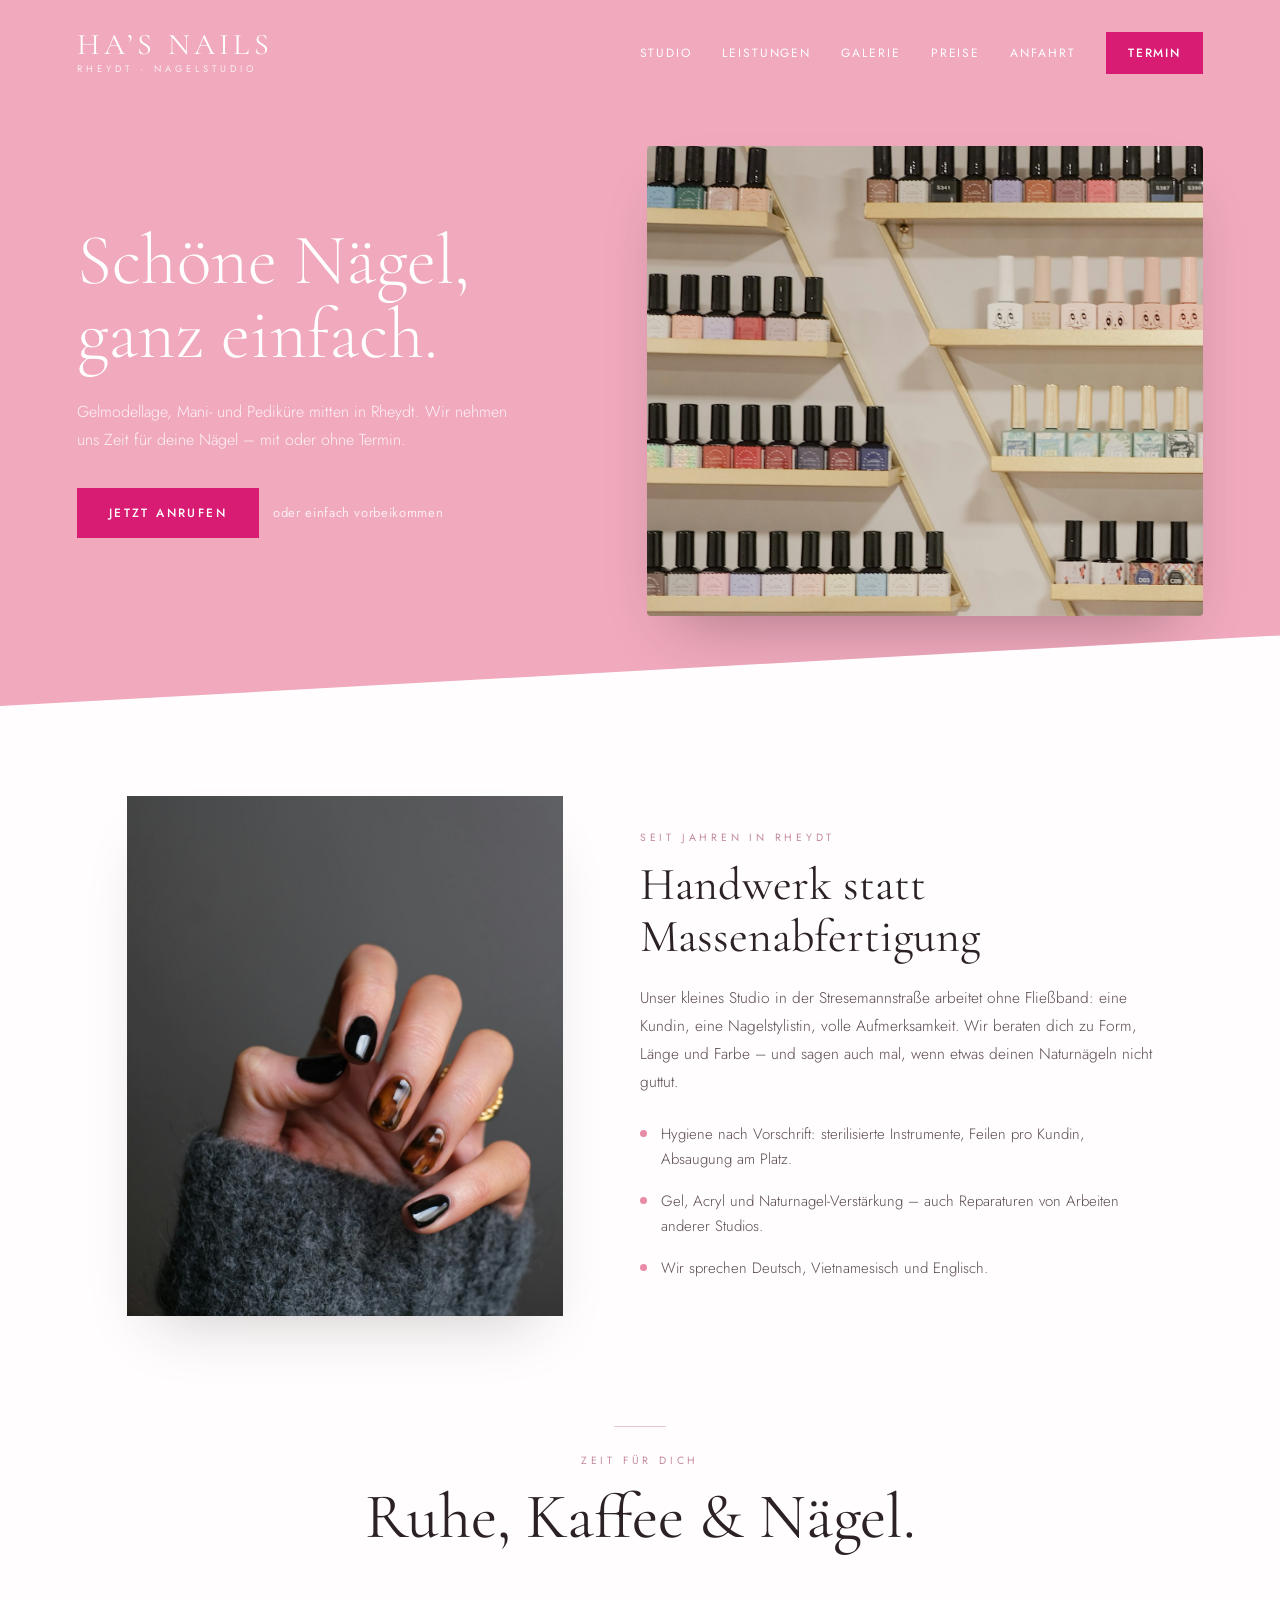
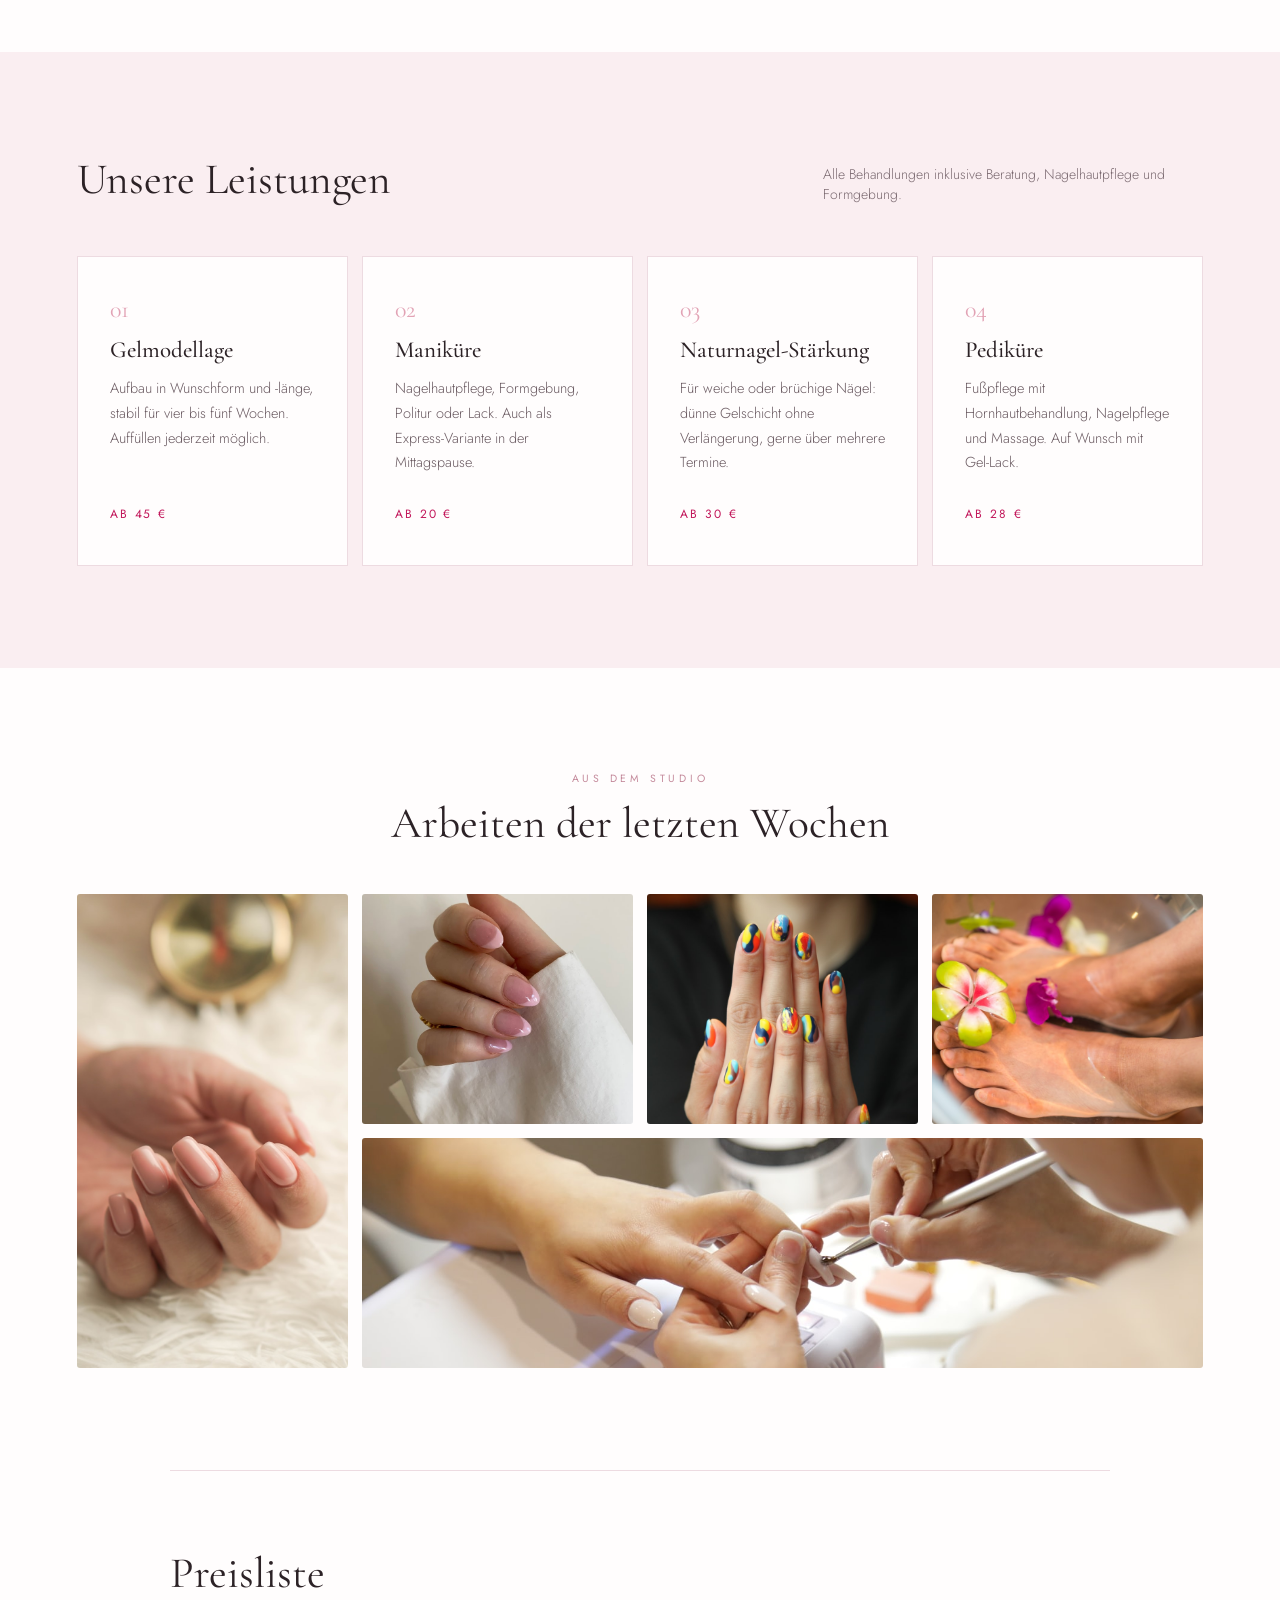
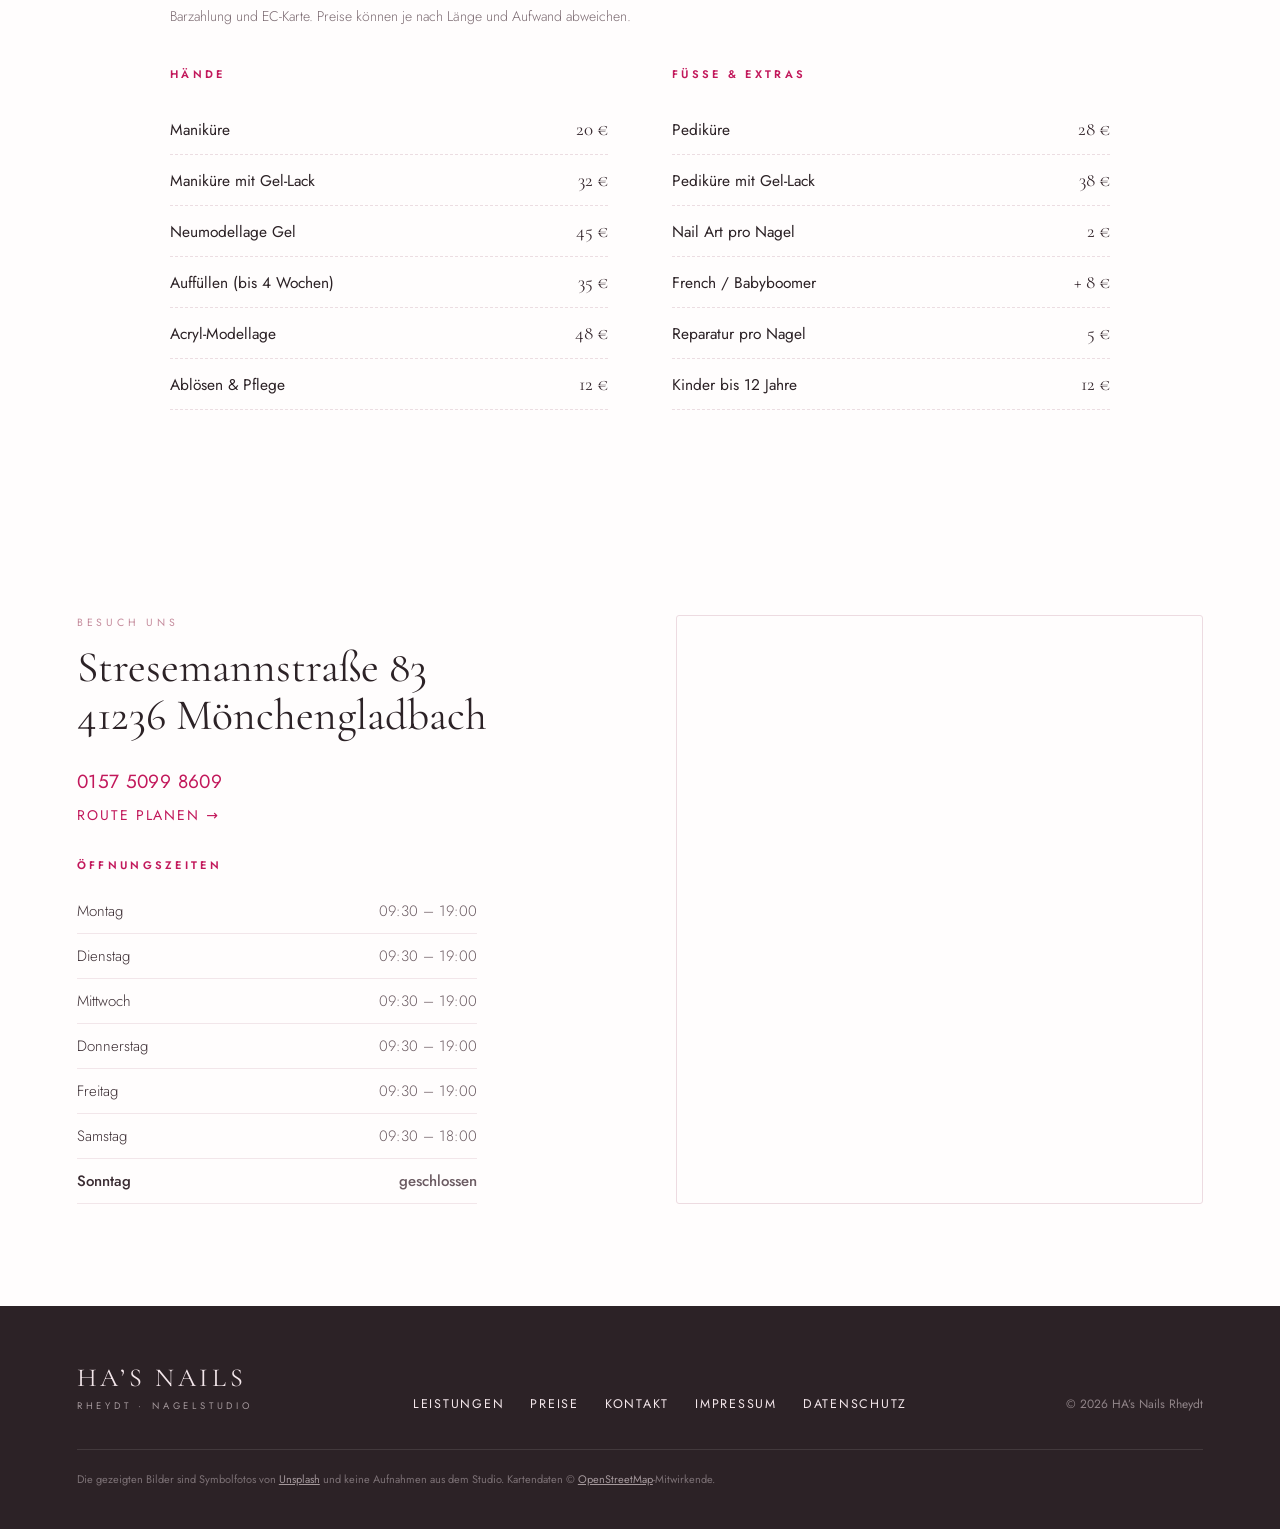
==== index.html @ 229a4b53 "Website für HA's Nails Rheydt aus Design-Entwurf umgesetzt Statische Umsetzung des Claude-Design-Ent" ====
<!DOCTYPE html>
<html lang="de">
<head>
<meta charset="utf-8">
<meta name="viewport" content="width=device-width, initial-scale=1">
<title>HA&rsquo;s Nails Rheydt &ndash; Nagelstudio in Mönchengladbach</title>
<meta name="description" content="Nagelstudio HA&rsquo;s Nails in Mönchengladbach-Rheydt: Gelmodellage, Maniküre, Pediküre und Naturnagel-Stärkung. Stresemannstraße 83, mit oder ohne Termin.">
<meta name="theme-color" content="#f0a9bd">
<link rel="canonical" href="https://36ilyas.github.io/hanails-rheydt/">

<meta property="og:type" content="website">
<meta property="og:locale" content="de_DE">
<meta property="og:site_name" content="HA&rsquo;s Nails Rheydt">
<meta property="og:title" content="HA&rsquo;s Nails Rheydt &ndash; Nagelstudio in Mönchengladbach">
<meta property="og:description" content="Gelmodellage, Mani- und Pediküre mitten in Rheydt. Stresemannstraße 83, 41236 Mönchengladbach.">
<meta property="og:url" content="https://36ilyas.github.io/hanails-rheydt/">
<meta property="og:image" content="https://36ilyas.github.io/hanails-rheydt/assets/img/hero-nagellack.jpg">
<meta name="twitter:card" content="summary_large_image">

<link rel="icon" href="assets/favicon.svg" type="image/svg+xml">
<link rel="preload" as="font" type="font/woff2" href="assets/fonts/co3bmX5slCNuHLi8bLeY9MK7whWMhyjYqXtK.woff2" crossorigin>
<link rel="preload" as="font" type="font/woff2" href="assets/fonts/92zatBhPNqw73oTd4g.woff2" crossorigin>
<link rel="stylesheet" href="assets/fonts/fonts.css">
<link rel="stylesheet" href="assets/css/style.css">

<script type="application/ld+json">
{
  "@context": "https://schema.org",
  "@type": "NailSalon",
  "name": "HA's Nails Rheydt",
  "description": "Nagelstudio in Mönchengladbach-Rheydt: Gelmodellage, Maniküre, Pediküre und Naturnagel-Stärkung.",
  "image": "https://36ilyas.github.io/hanails-rheydt/assets/img/hero-nagellack.jpg",
  "url": "https://36ilyas.github.io/hanails-rheydt/",
  "telephone": "+49 1575 0998609",
  "priceRange": "€€",
  "currenciesAccepted": "EUR",
  "paymentAccepted": "Bargeld, EC-Karte",
  "address": {
    "@type": "PostalAddress",
    "streetAddress": "Stresemannstraße 83",
    "postalCode": "41236",
    "addressLocality": "Mönchengladbach",
    "addressRegion": "NRW",
    "addressCountry": "DE"
  },
  "geo": { "@type": "GeoCoordinates", "latitude": 51.1665587, "longitude": 6.4467801 },
  "openingHoursSpecification": [
    { "@type": "OpeningHoursSpecification", "dayOfWeek": ["Monday","Tuesday","Wednesday","Thursday","Friday"], "opens": "09:30", "closes": "19:00" },
    { "@type": "OpeningHoursSpecification", "dayOfWeek": "Saturday", "opens": "09:30", "closes": "18:00" }
  ]
}
</script>
</head>
<body>

<!-- ============ HERO ============ -->
<section class="hero">
  <header class="topbar">
    <a class="brand" href="#top" aria-label="HA&rsquo;s Nails Rheydt, zur Startseite">
      <span class="brand__name">HA&rsquo;S NAILS</span>
      <span class="brand__sub">RHEYDT &middot; NAGELSTUDIO</span>
    </a>
    <button class="nav-toggle" id="navToggle" aria-expanded="false" aria-controls="mainNav">Menü</button>
    <nav class="nav" id="mainNav">
      <a href="#studio">Studio</a>
      <a href="#leistungen">Leistungen</a>
      <a href="#galerie">Galerie</a>
      <a href="#preise">Preise</a>
      <a href="#kontakt">Anfahrt</a>
      <a class="btn btn--sm" href="tel:+4915750998609">Termin</a>
    </nav>
  </header>

  <div class="hero__grid" id="top">
    <div class="hero__text">
      <h1>Schöne Nägel,<br>ganz einfach.</h1>
      <p>Gelmodellage, Mani- und Pediküre mitten in Rheydt. Wir nehmen uns Zeit für deine Nägel &ndash; mit oder ohne Termin.</p>
      <div class="hero__cta">
        <a class="btn" href="tel:+4915750998609">Jetzt anrufen</a>
        <span>oder einfach vorbeikommen</span>
      </div>
    </div>
    <div class="hero__media">
      <img src="assets/img/hero-nagellack.jpg"
           alt="Regale voller Nagellack- und Gelfarben im Studio"
           width="1400" height="1050" fetchpriority="high">
    </div>
  </div>
</section>

<!-- ============ STUDIO ============ -->
<section class="studio" id="studio">
  <div class="studio__grid">
    <div class="studio__media">
      <img src="assets/img/studio-modellage.jpg"
           alt="Hand einer Kundin mit fertiger Gelmodellage" width="1000" height="1400" loading="lazy">
    </div>
    <div>
      <p class="eyebrow">Seit Jahren in Rheydt</p>
      <h2>Handwerk statt<br>Massenabfertigung</h2>
      <p class="studio__lead">Unser kleines Studio in der Stresemannstraße arbeitet ohne Fließband: eine Kundin, eine Nagelstylistin, volle Aufmerksamkeit. Wir beraten dich zu Form, Länge und Farbe &ndash; und sagen auch mal, wenn etwas deinen Naturnägeln nicht guttut.</p>
      <ul class="ticks">
        <li><span>Hygiene nach Vorschrift: sterilisierte Instrumente, Feilen pro Kundin, Absaugung am Platz.</span></li>
        <li><span>Gel, Acryl und Naturnagel-Verstärkung &ndash; auch Reparaturen von Arbeiten anderer Studios.</span></li>
        <li><span>Wir sprechen Deutsch, Vietnamesisch und Englisch.</span></li>
      </ul>
    </div>
  </div>
</section>

<!-- ============ CLAIM ============ -->
<section class="claim">
  <div class="claim__rule"></div>
  <p class="eyebrow">Zeit für dich</p>
  <h2>Ruhe, Kaffee &amp; Nägel.</h2>
</section>

<!-- ============ LEISTUNGEN ============ -->
<section class="services" id="leistungen">
  <div class="wrap">
    <div class="services__head">
      <h2 class="h-serif">Unsere Leistungen</h2>
      <p>Alle Behandlungen inklusive Beratung, Nagelhautpflege und Formgebung.</p>
    </div>
    <div class="services__grid">

      <article class="card">
        <span class="card__no">01</span>
        <h3>Gelmodellage</h3>
        <p>Aufbau in Wunschform und -länge, stabil für vier bis fünf Wochen. Auffüllen jederzeit möglich.</p>
        <span class="card__price">ab 45 &euro;</span>
      </article>

      <article class="card">
        <span class="card__no">02</span>
        <h3>Maniküre</h3>
        <p>Nagelhautpflege, Formgebung, Politur oder Lack. Auch als Express-Variante in der Mittagspause.</p>
        <span class="card__price">ab 20 &euro;</span>
      </article>

      <article class="card">
        <span class="card__no">03</span>
        <h3>Naturnagel-Stärkung</h3>
        <p>Für weiche oder brüchige Nägel: dünne Gelschicht ohne Verlängerung, gerne über mehrere Termine.</p>
        <span class="card__price">ab 30 &euro;</span>
      </article>

      <article class="card">
        <span class="card__no">04</span>
        <h3>Pediküre</h3>
        <p>Fußpflege mit Hornhautbehandlung, Nagelpflege und Massage. Auf Wunsch mit Gel-Lack.</p>
        <span class="card__price">ab 28 &euro;</span>
      </article>

    </div>
  </div>
</section>

<!-- ============ GALERIE ============ -->
<section class="gallery" id="galerie">
  <div class="wrap">
    <div class="gallery__head">
      <p class="eyebrow">Aus dem Studio</p>
      <h2 class="h-serif">Arbeiten der letzten Wochen</h2>
    </div>
    <div class="gallery__grid">
      <figure class="tall"><img src="assets/img/galerie-babyboomer.jpg" alt="Babyboomer-Modellage in Nude-Rosé" loading="lazy"></figure>
      <figure><img src="assets/img/galerie-french.jpg" alt="Kurze French-Nägel in Rosé" loading="lazy"></figure>
      <figure><img src="assets/img/galerie-nailart.jpg" alt="Bunte Nail-Art auf kurzen Nägeln" loading="lazy"></figure>
      <figure><img src="assets/img/galerie-pedikuere.jpg" alt="Pediküre im Fußbad" loading="lazy"></figure>
      <figure class="wide"><img src="assets/img/galerie-arbeitsplatz.jpg" alt="Nagelstylistin bei der Arbeit am Studioplatz" loading="lazy"></figure>
    </div>
  </div>
</section>

<!-- ============ PREISE ============ -->
<section class="prices" id="preise">
  <div class="prices__inner">
    <h2 class="h-serif">Preisliste</h2>
    <p class="prices__note">Barzahlung und EC-Karte. Preise können je nach Länge und Aufwand abweichen.</p>
    <div class="prices__grid">

      <div class="group">
        <h3>Hände</h3>
        <div class="row"><span class="row__name">Maniküre</span><span class="row__fill"></span><span class="row__price">20 &euro;</span></div>
        <div class="row"><span class="row__name">Maniküre mit Gel-Lack</span><span class="row__fill"></span><span class="row__price">32 &euro;</span></div>
        <div class="row"><span class="row__name">Neumodellage Gel</span><span class="row__fill"></span><span class="row__price">45 &euro;</span></div>
        <div class="row"><span class="row__name">Auffüllen (bis 4 Wochen)</span><span class="row__fill"></span><span class="row__price">35 &euro;</span></div>
        <div class="row"><span class="row__name">Acryl-Modellage</span><span class="row__fill"></span><span class="row__price">48 &euro;</span></div>
        <div class="row"><span class="row__name">Ablösen &amp; Pflege</span><span class="row__fill"></span><span class="row__price">12 &euro;</span></div>
      </div>

      <div class="group">
        <h3>Füße &amp; Extras</h3>
        <div class="row"><span class="row__name">Pediküre</span><span class="row__fill"></span><span class="row__price">28 &euro;</span></div>
        <div class="row"><span class="row__name">Pediküre mit Gel-Lack</span><span class="row__fill"></span><span class="row__price">38 &euro;</span></div>
        <div class="row"><span class="row__name">Nail Art pro Nagel</span><span class="row__fill"></span><span class="row__price">2 &euro;</span></div>
        <div class="row"><span class="row__name">French / Babyboomer</span><span class="row__fill"></span><span class="row__price">+ 8 &euro;</span></div>
        <div class="row"><span class="row__name">Reparatur pro Nagel</span><span class="row__fill"></span><span class="row__price">5 &euro;</span></div>
        <div class="row"><span class="row__name">Kinder bis 12 Jahre</span><span class="row__fill"></span><span class="row__price">12 &euro;</span></div>
      </div>

    </div>
  </div>
</section>

<!-- ============ KONTAKT ============ -->
<section class="contact" id="kontakt">
  <div class="wrap contact__grid">
    <div>
      <p class="eyebrow">Besuch uns</p>
      <h2>Stresemannstraße 83<br>41236 Mönchengladbach</h2>
      <div class="contact__links">
        <a class="contact__phone" href="tel:+4915750998609">0157 5099 8609</a>
        <a class="contact__route" href="https://maps.google.com/?q=Stresemannstra%C3%9Fe+83,+41236+M%C3%B6nchengladbach" target="_blank" rel="noopener">Route planen &rarr;</a>
      </div>
      <h3>Öffnungszeiten</h3>
      <div class="hours">
        <div class="hours__row" data-day="1"><span class="hours__day">Montag</span><span class="hours__time">09:30 &ndash; 19:00</span></div>
        <div class="hours__row" data-day="2"><span class="hours__day">Dienstag</span><span class="hours__time">09:30 &ndash; 19:00</span></div>
        <div class="hours__row" data-day="3"><span class="hours__day">Mittwoch</span><span class="hours__time">09:30 &ndash; 19:00</span></div>
        <div class="hours__row" data-day="4"><span class="hours__day">Donnerstag</span><span class="hours__time">09:30 &ndash; 19:00</span></div>
        <div class="hours__row" data-day="5"><span class="hours__day">Freitag</span><span class="hours__time">09:30 &ndash; 19:00</span></div>
        <div class="hours__row" data-day="6"><span class="hours__day">Samstag</span><span class="hours__time">09:30 &ndash; 18:00</span></div>
        <div class="hours__row" data-day="0"><span class="hours__day">Sonntag</span><span class="hours__time">geschlossen</span></div>
      </div>
    </div>
    <div class="map">
      <iframe
        title="Karte: Stresemannstraße 83, 41236 Mönchengladbach"
        src="https://www.openstreetmap.org/export/embed.html?bbox=6.4400%2C51.1636%2C6.4536%2C51.1695&amp;layer=mapnik&amp;marker=51.1665587%2C6.4467801"
        loading="lazy" referrerpolicy="no-referrer-when-downgrade"></iframe>
    </div>
  </div>
</section>

<!-- ============ FOOTER ============ -->
<footer class="footer">
  <div class="footer__inner">
    <div>
      <div class="footer__name">HA&rsquo;S NAILS</div>
      <div class="footer__sub">RHEYDT &middot; NAGELSTUDIO</div>
    </div>
    <nav class="footer__nav">
      <a href="#leistungen">Leistungen</a>
      <a href="#preise">Preise</a>
      <a href="#kontakt">Kontakt</a>
      <a href="impressum.html">Impressum</a>
      <a href="datenschutz.html">Datenschutz</a>
    </nav>
    <div class="footer__meta">&copy; <span id="year">2026</span> HA&rsquo;s Nails Rheydt</div>
  </div>
  <p class="footer__credit">
    Die gezeigten Bilder sind Symbolfotos von <a href="https://unsplash.com/license" target="_blank" rel="noopener">Unsplash</a> und keine Aufnahmen aus dem Studio.
    Kartendaten &copy; <a href="https://www.openstreetmap.org/copyright" target="_blank" rel="noopener">OpenStreetMap</a>-Mitwirkende.
  </p>
</footer>

<script>
  (function () {
    var toggle = document.getElementById('navToggle');
    var nav = document.getElementById('mainNav');
    toggle.addEventListener('click', function () {
      var open = nav.classList.toggle('is-open');
      toggle.setAttribute('aria-expanded', String(open));
    });
    nav.addEventListener('click', function (e) {
      if (e.target.tagName === 'A') {
        nav.classList.remove('is-open');
        toggle.setAttribute('aria-expanded', 'false');
      }
    });

    var today = new Date().getDay();
    var row = document.querySelector('.hours__row[data-day="' + today + '"]');
    if (row) row.classList.add('hours__row--today');

    document.getElementById('year').textContent = new Date().getFullYear();
  })();
</script>

</body>
</html>
---- assets/fonts/fonts.css ----
@font-face {
  font-family: 'Cormorant Garamond';
  font-style: normal;
  font-weight: 300;
  font-display: swap;
  src: url(./co3bmX5slCNuHLi8bLeY9MK7whWMhyjYp3tKgS4.woff2) format('woff2');
  unicode-range: U+0100-02BA, U+02BD-02C5, U+02C7-02CC, U+02CE-02D7, U+02DD-02FF, U+0304, U+0308, U+0329, U+1D00-1DBF, U+1E00-1E9F, U+1EF2-1EFF, U+2020, U+20A0-20AB, U+20AD-20C0, U+2113, U+2C60-2C7F, U+A720-A7FF;
}
@font-face {
  font-family: 'Cormorant Garamond';
  font-style: normal;
  font-weight: 300;
  font-display: swap;
  src: url(./co3bmX5slCNuHLi8bLeY9MK7whWMhyjYqXtK.woff2) format('woff2');
  unicode-range: U+0000-00FF, U+0131, U+0152-0153, U+02BB-02BC, U+02C6, U+02DA, U+02DC, U+0304, U+0308, U+0329, U+2000-206F, U+20AC, U+2122, U+2191, U+2193, U+2212, U+2215, U+FEFF, U+FFFD;
}
@font-face {
  font-family: 'Cormorant Garamond';
  font-style: normal;
  font-weight: 400;
  font-display: swap;
  src: url(./co3bmX5slCNuHLi8bLeY9MK7whWMhyjYp3tKgS4.woff2) format('woff2');
  unicode-range: U+0100-02BA, U+02BD-02C5, U+02C7-02CC, U+02CE-02D7, U+02DD-02FF, U+0304, U+0308, U+0329, U+1D00-1DBF, U+1E00-1E9F, U+1EF2-1EFF, U+2020, U+20A0-20AB, U+20AD-20C0, U+2113, U+2C60-2C7F, U+A720-A7FF;
}
@font-face {
  font-family: 'Cormorant Garamond';
  font-style: normal;
  font-weight: 400;
  font-display: swap;
  src: url(./co3bmX5slCNuHLi8bLeY9MK7whWMhyjYqXtK.woff2) format('woff2');
  unicode-range: U+0000-00FF, U+0131, U+0152-0153, U+02BB-02BC, U+02C6, U+02DA, U+02DC, U+0304, U+0308, U+0329, U+2000-206F, U+20AC, U+2122, U+2191, U+2193, U+2212, U+2215, U+FEFF, U+FFFD;
}
@font-face {
  font-family: 'Cormorant Garamond';
  font-style: normal;
  font-weight: 500;
  font-display: swap;
  src: url(./co3bmX5slCNuHLi8bLeY9MK7whWMhyjYp3tKgS4.woff2) format('woff2');
  unicode-range: U+0100-02BA, U+02BD-02C5, U+02C7-02CC, U+02CE-02D7, U+02DD-02FF, U+0304, U+0308, U+0329, U+1D00-1DBF, U+1E00-1E9F, U+1EF2-1EFF, U+2020, U+20A0-20AB, U+20AD-20C0, U+2113, U+2C60-2C7F, U+A720-A7FF;
}
@font-face {
  font-family: 'Cormorant Garamond';
  font-style: normal;
  font-weight: 500;
  font-display: swap;
  src: url(./co3bmX5slCNuHLi8bLeY9MK7whWMhyjYqXtK.woff2) format('woff2');
  unicode-range: U+0000-00FF, U+0131, U+0152-0153, U+02BB-02BC, U+02C6, U+02DA, U+02DC, U+0304, U+0308, U+0329, U+2000-206F, U+20AC, U+2122, U+2191, U+2193, U+2212, U+2215, U+FEFF, U+FFFD;
}
@font-face {
  font-family: 'Jost';
  font-style: normal;
  font-weight: 300;
  font-display: swap;
  src: url(./92zatBhPNqw73ord4iYl.woff2) format('woff2');
  unicode-range: U+0100-02BA, U+02BD-02C5, U+02C7-02CC, U+02CE-02D7, U+02DD-02FF, U+0304, U+0308, U+0329, U+1D00-1DBF, U+1E00-1E9F, U+1EF2-1EFF, U+2020, U+20A0-20AB, U+20AD-20C0, U+2113, U+2C60-2C7F, U+A720-A7FF;
}
@font-face {
  font-family: 'Jost';
  font-style: normal;
  font-weight: 300;
  font-display: swap;
  src: url(./92zatBhPNqw73oTd4g.woff2) format('woff2');
  unicode-range: U+0000-00FF, U+0131, U+0152-0153, U+02BB-02BC, U+02C6, U+02DA, U+02DC, U+0304, U+0308, U+0329, U+2000-206F, U+20AC, U+2122, U+2191, U+2193, U+2212, U+2215, U+FEFF, U+FFFD;
}
@font-face {
  font-family: 'Jost';
  font-style: normal;
  font-weight: 400;
  font-display: swap;
  src: url(./92zatBhPNqw73ord4iYl.woff2) format('woff2');
  unicode-range: U+0100-02BA, U+02BD-02C5, U+02C7-02CC, U+02CE-02D7, U+02DD-02FF, U+0304, U+0308, U+0329, U+1D00-1DBF, U+1E00-1E9F, U+1EF2-1EFF, U+2020, U+20A0-20AB, U+20AD-20C0, U+2113, U+2C60-2C7F, U+A720-A7FF;
}
@font-face {
  font-family: 'Jost';
  font-style: normal;
  font-weight: 400;
  font-display: swap;
  src: url(./92zatBhPNqw73oTd4g.woff2) format('woff2');
  unicode-range: U+0000-00FF, U+0131, U+0152-0153, U+02BB-02BC, U+02C6, U+02DA, U+02DC, U+0304, U+0308, U+0329, U+2000-206F, U+20AC, U+2122, U+2191, U+2193, U+2212, U+2215, U+FEFF, U+FFFD;
}
@font-face {
  font-family: 'Jost';
  font-style: normal;
  font-weight: 500;
  font-display: swap;
  src: url(./92zatBhPNqw73ord4iYl.woff2) format('woff2');
  unicode-range: U+0100-02BA, U+02BD-02C5, U+02C7-02CC, U+02CE-02D7, U+02DD-02FF, U+0304, U+0308, U+0329, U+1D00-1DBF, U+1E00-1E9F, U+1EF2-1EFF, U+2020, U+20A0-20AB, U+20AD-20C0, U+2113, U+2C60-2C7F, U+A720-A7FF;
}
@font-face {
  font-family: 'Jost';
  font-style: normal;
  font-weight: 500;
  font-display: swap;
  src: url(./92zatBhPNqw73oTd4g.woff2) format('woff2');
  unicode-range: U+0000-00FF, U+0131, U+0152-0153, U+02BB-02BC, U+02C6, U+02DA, U+02DC, U+0304, U+0308, U+0329, U+2000-206F, U+20AC, U+2122, U+2191, U+2193, U+2212, U+2215, U+FEFF, U+FFFD;
}
@font-face {
  font-family: 'Jost';
  font-style: normal;
  font-weight: 600;
  font-display: swap;
  src: url(./92zatBhPNqw73ord4iYl.woff2) format('woff2');
  unicode-range: U+0100-02BA, U+02BD-02C5, U+02C7-02CC, U+02CE-02D7, U+02DD-02FF, U+0304, U+0308, U+0329, U+1D00-1DBF, U+1E00-1E9F, U+1EF2-1EFF, U+2020, U+20A0-20AB, U+20AD-20C0, U+2113, U+2C60-2C7F, U+A720-A7FF;
}
@font-face {
  font-family: 'Jost';
  font-style: normal;
  font-weight: 600;
  font-display: swap;
  src: url(./92zatBhPNqw73oTd4g.woff2) format('woff2');
  unicode-range: U+0000-00FF, U+0131, U+0152-0153, U+02BB-02BC, U+02C6, U+02DA, U+02DC, U+0304, U+0308, U+0329, U+2000-206F, U+20AC, U+2122, U+2191, U+2193, U+2212, U+2215, U+FEFF, U+FFFD;
}
---- assets/css/style.css ----
/* HA's Nails Rheydt — Nagelstudio Mönchengladbach */

:root {
  --pink:        #f0a9bd;
  --pink-soft:   #faeef1;
  --pink-line:   #eddbe1;
  --accent:      #d81b73;
  --accent-dark: #ad0f58;
  --link:        #c2185b;
  --ink:         #2c2226;
  --ink-soft:    #5b4b52;
  --ink-mute:    #7b6a71;
  --label:       #c48a9b;
  --paper:       #fffdfd;
  --serif: 'Cormorant Garamond', Georgia, serif;
  --sans: 'Jost', system-ui, -apple-system, 'Segoe UI', sans-serif;
}

* { box-sizing: border-box; }

html { scroll-behavior: smooth; }

body {
  margin: 0;
  background: var(--paper);
  font-family: var(--sans);
  color: var(--ink);
  -webkit-font-smoothing: antialiased;
  overflow-x: hidden;
}

img { max-width: 100%; display: block; }

a { color: var(--link); text-decoration: none; transition: color .2s ease; }
a:hover { color: #8e1144; }

:focus-visible { outline: 2px solid var(--accent); outline-offset: 3px; }

h1, h2, h3 { text-wrap: balance; }

.wrap { max-width: 1180px; margin: 0 auto; }

.eyebrow {
  font-size: 10.5px;
  letter-spacing: .36em;
  text-transform: uppercase;
  color: var(--label);
  margin: 0 0 14px;
}

.h-serif {
  font-family: var(--serif);
  font-weight: 400;
  font-size: clamp(30px, 3.4vw, 44px);
  line-height: 1.15;
  margin: 0;
}

.btn {
  display: inline-block;
  background: var(--accent);
  color: #fff;
  padding: 16px 32px;
  font-size: 12px;
  letter-spacing: .2em;
  text-transform: uppercase;
  font-weight: 500;
  transition: background .25s ease, transform .25s ease;
}
.btn:hover { background: var(--accent-dark); color: #fff; transform: translateY(-2px); }
.btn--sm { padding: 12px 22px; letter-spacing: .16em; }

@keyframes rise { from { opacity: 0; transform: translateY(14px); } to { opacity: 1; transform: none; } }

/* ---------- HERO ---------- */

.hero {
  position: relative;
  background: var(--pink);
  padding: 0 0 90px;
  clip-path: polygon(0 0, 100% 0, 100% 90%, 0 100%);
}

.topbar {
  display: flex;
  align-items: center;
  justify-content: space-between;
  gap: 32px;
  padding: 30px 6vw 0;
  max-width: 1400px;
  margin: 0 auto;
}

.brand { display: flex; flex-direction: column; gap: 2px; }
.brand__name {
  font-family: var(--serif);
  font-size: 30px;
  letter-spacing: .14em;
  color: #fff;
  line-height: 1;
}
.brand__sub { font-size: 9.5px; letter-spacing: .42em; color: #ffffffcc; }

.nav { display: flex; align-items: center; gap: 30px; }
.nav a {
  color: #fff;
  font-size: 12px;
  letter-spacing: .16em;
  text-transform: uppercase;
}
.nav a:hover { color: #ffffffcc; }
.nav .btn:hover { color: #fff; }

.nav-toggle {
  display: none;
  background: none;
  border: 0;
  color: #fff;
  font-size: 11px;
  letter-spacing: .2em;
  text-transform: uppercase;
  padding: 10px 0;
  cursor: pointer;
  font-family: var(--sans);
}

.hero__grid {
  display: grid;
  grid-template-columns: minmax(320px, 1fr) minmax(320px, 1.05fr);
  gap: 40px;
  align-items: center;
  max-width: 1400px;
  margin: 0 auto;
  padding: 70px 6vw 0;
}

.hero__text { animation: rise .7s ease both; }

.hero h1 {
  font-family: var(--serif);
  font-weight: 300;
  font-size: clamp(46px, 5.6vw, 86px);
  line-height: 1.03;
  color: #fff;
  margin: 0 0 26px;
}

.hero p {
  font-size: 16px;
  line-height: 1.75;
  color: #ffffffdd;
  max-width: 430px;
  margin: 0 0 34px;
  font-weight: 300;
}

.hero__cta { display: flex; flex-wrap: wrap; gap: 14px; align-items: center; }
.hero__cta span { font-size: 13px; color: #ffffffcc; letter-spacing: .05em; }

.hero__media {
  position: relative;
  height: clamp(320px, 38vw, 470px);
  animation: rise .7s .1s ease both;
}
.hero__media img {
  width: 100%;
  height: 100%;
  object-fit: cover;
  border-radius: 4px;
  box-shadow: 0 30px 60px -30px #2c222666;
}

/* ---------- STUDIO ---------- */

.studio {
  max-width: 1180px;
  margin: 0 auto;
  padding: clamp(60px, 7vw, 100px) 6vw 110px;
  position: relative;
  z-index: 2;
}

.studio__grid {
  display: grid;
  grid-template-columns: minmax(280px, .85fr) minmax(300px, 1fr);
  gap: clamp(36px, 6vw, 90px);
  align-items: center;
}

.studio__media {
  height: clamp(360px, 42vw, 520px);
  box-shadow: 0 30px 60px -30px #2c222640;
}
.studio__media img { width: 100%; height: 100%; object-fit: cover; }

.studio h2 {
  font-family: var(--serif);
  font-weight: 400;
  font-size: clamp(32px, 3.6vw, 46px);
  line-height: 1.12;
  margin: 0 0 22px;
}

.studio__lead {
  font-size: 15.5px;
  line-height: 1.8;
  color: var(--ink-soft);
  margin: 0 0 26px;
  font-weight: 300;
  max-width: 520px;
}

.ticks { list-style: none; padding: 0; margin: 0; display: flex; flex-direction: column; gap: 16px; }
.ticks li { display: flex; gap: 14px; align-items: flex-start; }
.ticks li::before {
  content: "";
  flex: none;
  width: 7px;
  height: 7px;
  border-radius: 50%;
  background: #e88ba6;
  margin-top: 8px;
}
.ticks span { font-size: 15px; line-height: 1.7; color: var(--ink-soft); font-weight: 300; }

/* ---------- CLAIM ---------- */

.claim { text-align: center; padding: 0 6vw 100px; }
.claim__rule { width: 52px; height: 1px; background: #e6c4ce; margin: 0 auto 26px; }
.claim h2 {
  font-family: var(--serif);
  font-weight: 400;
  font-size: clamp(34px, 5vw, 64px);
  margin: 0;
  line-height: 1.1;
}

/* ---------- LEISTUNGEN ---------- */

.services { background: var(--pink-soft); padding: clamp(70px, 8vw, 110px) 6vw; }

.services__head {
  display: flex;
  flex-wrap: wrap;
  align-items: flex-end;
  justify-content: space-between;
  gap: 24px;
  margin-bottom: 52px;
}
.services__head p { font-size: 14px; color: var(--ink-mute); margin: 0; font-weight: 300; max-width: 380px; }

.services__grid {
  display: grid;
  grid-template-columns: repeat(auto-fit, minmax(250px, 1fr));
  gap: 14px;
}

.card {
  background: var(--paper);
  border: 1px solid var(--pink-line);
  padding: 38px 32px 42px;
  display: flex;
  flex-direction: column;
  gap: 12px;
  transition: background .25s ease, transform .25s ease, box-shadow .25s ease;
}
.card:hover {
  background: #fff;
  transform: translateY(-4px);
  box-shadow: 0 24px 40px -28px #2c222659;
}
.card__no { font-family: var(--serif); font-size: 24px; color: #e2a3b5; }
.card h3 { font-family: var(--serif); font-weight: 500; font-size: 23px; margin: 0; }
.card p { font-size: 14.5px; line-height: 1.7; color: #6b5b62; margin: 0; font-weight: 300; }
.card__price {
  margin-top: auto;
  padding-top: 18px;
  font-size: 12px;
  letter-spacing: .16em;
  text-transform: uppercase;
  color: var(--link);
}

/* ---------- GALERIE ---------- */

.gallery { padding: clamp(70px, 8vw, 110px) 6vw; }
.gallery__head { text-align: center; margin-bottom: 46px; }
.gallery__head .eyebrow { margin-bottom: 12px; }

.gallery__grid {
  display: grid;
  grid-template-columns: repeat(auto-fit, minmax(220px, 1fr));
  grid-auto-rows: 230px;
  gap: 14px;
}
.gallery__grid figure { margin: 0; overflow: hidden; border-radius: 3px; }
.gallery__grid img {
  width: 100%;
  height: 100%;
  object-fit: cover;
  transition: transform .6s cubic-bezier(.2, .7, .3, 1);
}
.gallery__grid figure:hover img { transform: scale(1.05); }
.tall { grid-row: span 2; }
.wide { grid-column: span 2; }

/* ---------- PREISE ---------- */

.prices { padding: 0 6vw clamp(70px, 8vw, 110px); }
.prices__inner {
  max-width: 940px;
  margin: 0 auto;
  border-top: 1px solid var(--pink-line);
  padding-top: clamp(50px, 6vw, 80px);
}
.prices h2 { margin-bottom: 8px; }
.prices__note { font-size: 14px; color: var(--ink-mute); margin: 0 0 40px; font-weight: 300; }

.prices__grid {
  display: grid;
  grid-template-columns: repeat(auto-fit, minmax(330px, 1fr));
  gap: clamp(30px, 5vw, 64px);
}

.group h3 {
  font-size: 11px;
  letter-spacing: .3em;
  text-transform: uppercase;
  color: var(--link);
  margin: 0 0 22px;
  font-weight: 600;
}
.row {
  display: flex;
  align-items: baseline;
  gap: 10px;
  padding: 13px 0;
  border-bottom: 1px dashed #ecdde2;
}
.row__name { font-size: 15.5px; font-weight: 400; }
.row__fill { flex: 1; }
.row__price { font-family: var(--serif); font-size: 19px; color: #3a2c32; }

/* ---------- KONTAKT ---------- */

.contact { padding: clamp(70px, 8vw, 110px) 6vw; }
.contact__grid {
  display: grid;
  grid-template-columns: repeat(auto-fit, minmax(300px, 1fr));
  gap: clamp(36px, 6vw, 72px);
}
.contact h2 {
  font-family: var(--serif);
  font-weight: 400;
  font-size: clamp(30px, 3.4vw, 44px);
  margin: 0 0 28px;
  line-height: 1.1;
}
.contact__links { display: flex; flex-direction: column; gap: 10px; margin-bottom: 32px; align-items: flex-start; }
.contact__phone { font-size: 19px; letter-spacing: .02em; }
.contact__route { font-size: 14px; letter-spacing: .14em; text-transform: uppercase; }
.contact h3 {
  font-size: 11px;
  letter-spacing: .3em;
  text-transform: uppercase;
  color: var(--link);
  margin: 0 0 16px;
  font-weight: 600;
}
.hours { max-width: 400px; }
.hours__row {
  display: flex;
  justify-content: space-between;
  gap: 16px;
  padding: 11px 0;
  border-bottom: 1px solid #f2e6ea;
  font-size: 15px;
  font-weight: 300;
}
.hours__row--today { font-weight: 500; }
.hours__day { color: #3a2c32; }
.hours__time { color: #6b5b62; }

.map {
  min-height: clamp(320px, 36vw, 460px);
  border-radius: 3px;
  overflow: hidden;
  border: 1px solid var(--pink-line);
}
.map iframe { width: 100%; height: 100%; min-height: clamp(320px, 36vw, 460px); border: 0; display: block; }

/* ---------- FOOTER ---------- */

.footer { background: var(--ink); color: #f3e6ea; padding: 56px 6vw 40px; }
.footer__inner {
  max-width: 1180px;
  margin: 0 auto;
  display: flex;
  flex-wrap: wrap;
  gap: 28px;
  justify-content: space-between;
  align-items: flex-end;
}
.footer__name { font-family: var(--serif); font-size: 26px; letter-spacing: .14em; margin-bottom: 6px; }
.footer__sub { font-size: 9.5px; letter-spacing: .4em; color: #f3e6ea99; }
.footer__nav { display: flex; flex-wrap: wrap; gap: 26px; font-size: 12.5px; letter-spacing: .14em; text-transform: uppercase; }
.footer__nav a { color: #f3e6ea; }
.footer__nav a:hover { color: var(--pink); }
.footer__meta { font-size: 12px; color: #f3e6ea80; }
.footer__credit {
  max-width: 1180px;
  margin: 36px auto 0;
  padding-top: 20px;
  border-top: 1px solid #ffffff1a;
  font-size: 11px;
  color: #f3e6ea66;
  line-height: 1.7;
}
.footer__credit a { color: #f3e6ea99; text-decoration: underline; }

/* ---------- LEGAL PAGES ---------- */

.legal { max-width: 780px; margin: 0 auto; padding: clamp(50px, 7vw, 90px) 6vw clamp(60px, 8vw, 100px); }
.legal__back { font-size: 12px; letter-spacing: .16em; text-transform: uppercase; }
.legal h1 {
  font-family: var(--serif);
  font-weight: 400;
  font-size: clamp(32px, 4.4vw, 52px);
  margin: 26px 0 34px;
}
.legal h2 {
  font-family: var(--serif);
  font-weight: 500;
  font-size: 24px;
  margin: 42px 0 14px;
}
.legal p, .legal li { font-size: 15.5px; line-height: 1.8; color: var(--ink-soft); font-weight: 300; }
.legal ul { padding-left: 20px; }
.legal address { font-style: normal; font-size: 15.5px; line-height: 1.9; color: var(--ink-soft); font-weight: 300; }
.legal .topbar { background: var(--pink); }
.todo {
  background: #fff6d6;
  border-left: 3px solid #e0b44a;
  padding: 14px 18px;
  font-size: 14px;
  line-height: 1.7;
  color: #6b5730;
  margin: 18px 0;
}

.legal-header { background: var(--pink); padding-bottom: 30px; }

/* ---------- RESPONSIVE ---------- */

@media (max-width: 900px) {
  .hero { clip-path: polygon(0 0, 100% 0, 100% 96%, 0 100%); padding-bottom: 70px; }
  .hero__grid { grid-template-columns: 1fr; gap: 34px; padding-top: 48px; }
  .hero__media { height: clamp(260px, 60vw, 380px); }
  .studio__grid { grid-template-columns: 1fr; }
  .studio__media { height: clamp(300px, 70vw, 440px); }
  .studio { padding-bottom: 80px; }
  .gallery__grid { grid-auto-rows: 200px; }

  .nav-toggle { display: block; }
  .nav {
    display: none;
    position: absolute;
    top: 84px;
    left: 6vw;
    right: 6vw;
    z-index: 20;
    flex-direction: column;
    align-items: stretch;
    gap: 0;
    background: #fff;
    padding: 8px 0;
    border-radius: 4px;
    box-shadow: 0 24px 50px -24px #2c222680;
  }
  .nav.is-open { display: flex; }
  .nav a { color: var(--ink); padding: 14px 22px; }
  .nav a:hover { color: var(--link); background: var(--pink-soft); }
  .nav .btn { background: none; color: var(--link); text-align: left; }
  .nav .btn:hover { background: var(--pink-soft); color: var(--link); transform: none; }
  .topbar { position: relative; align-items: flex-start; }
}

@media (max-width: 560px) {
  .gallery__grid { grid-template-columns: repeat(2, 1fr); grid-auto-rows: 150px; }
  .prices__grid { grid-template-columns: 1fr; }
  .footer__inner { flex-direction: column; align-items: flex-start; gap: 22px; }
  .hero__cta { flex-direction: column; align-items: flex-start; gap: 12px; }
  .btn { width: 100%; text-align: center; }
  .nav .btn { width: auto; }
}

@media (prefers-reduced-motion: reduce) {
  * { animation: none !important; transition: none !important; }
  html { scroll-behavior: auto; }
}

[data-todo] {
  background: #fff6d6;
  border-bottom: 1px dashed #e0b44a;
  color: #6b5730;
  padding: 1px 6px;
}

@media (min-width: 1000px) {
  .gallery__grid { grid-template-columns: repeat(4, 1fr); }
  .wide { grid-column: span 3; }
}
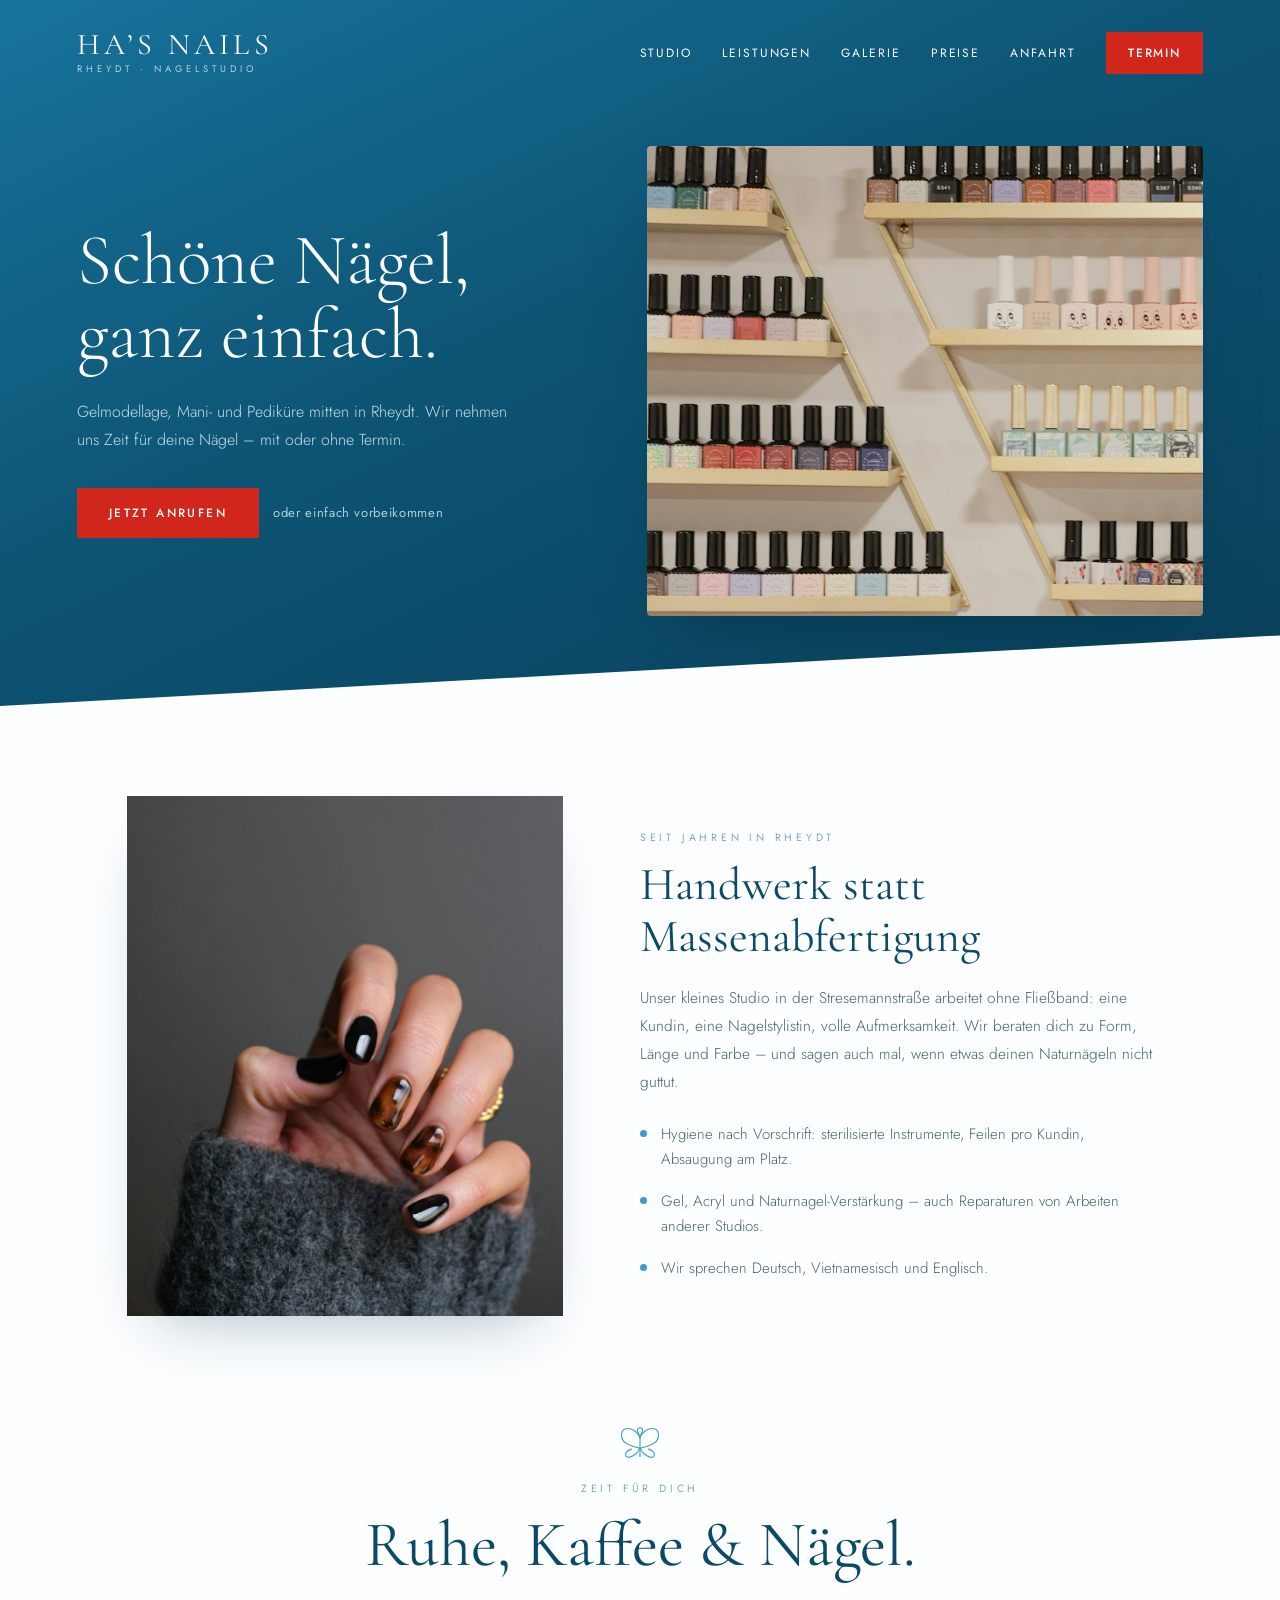
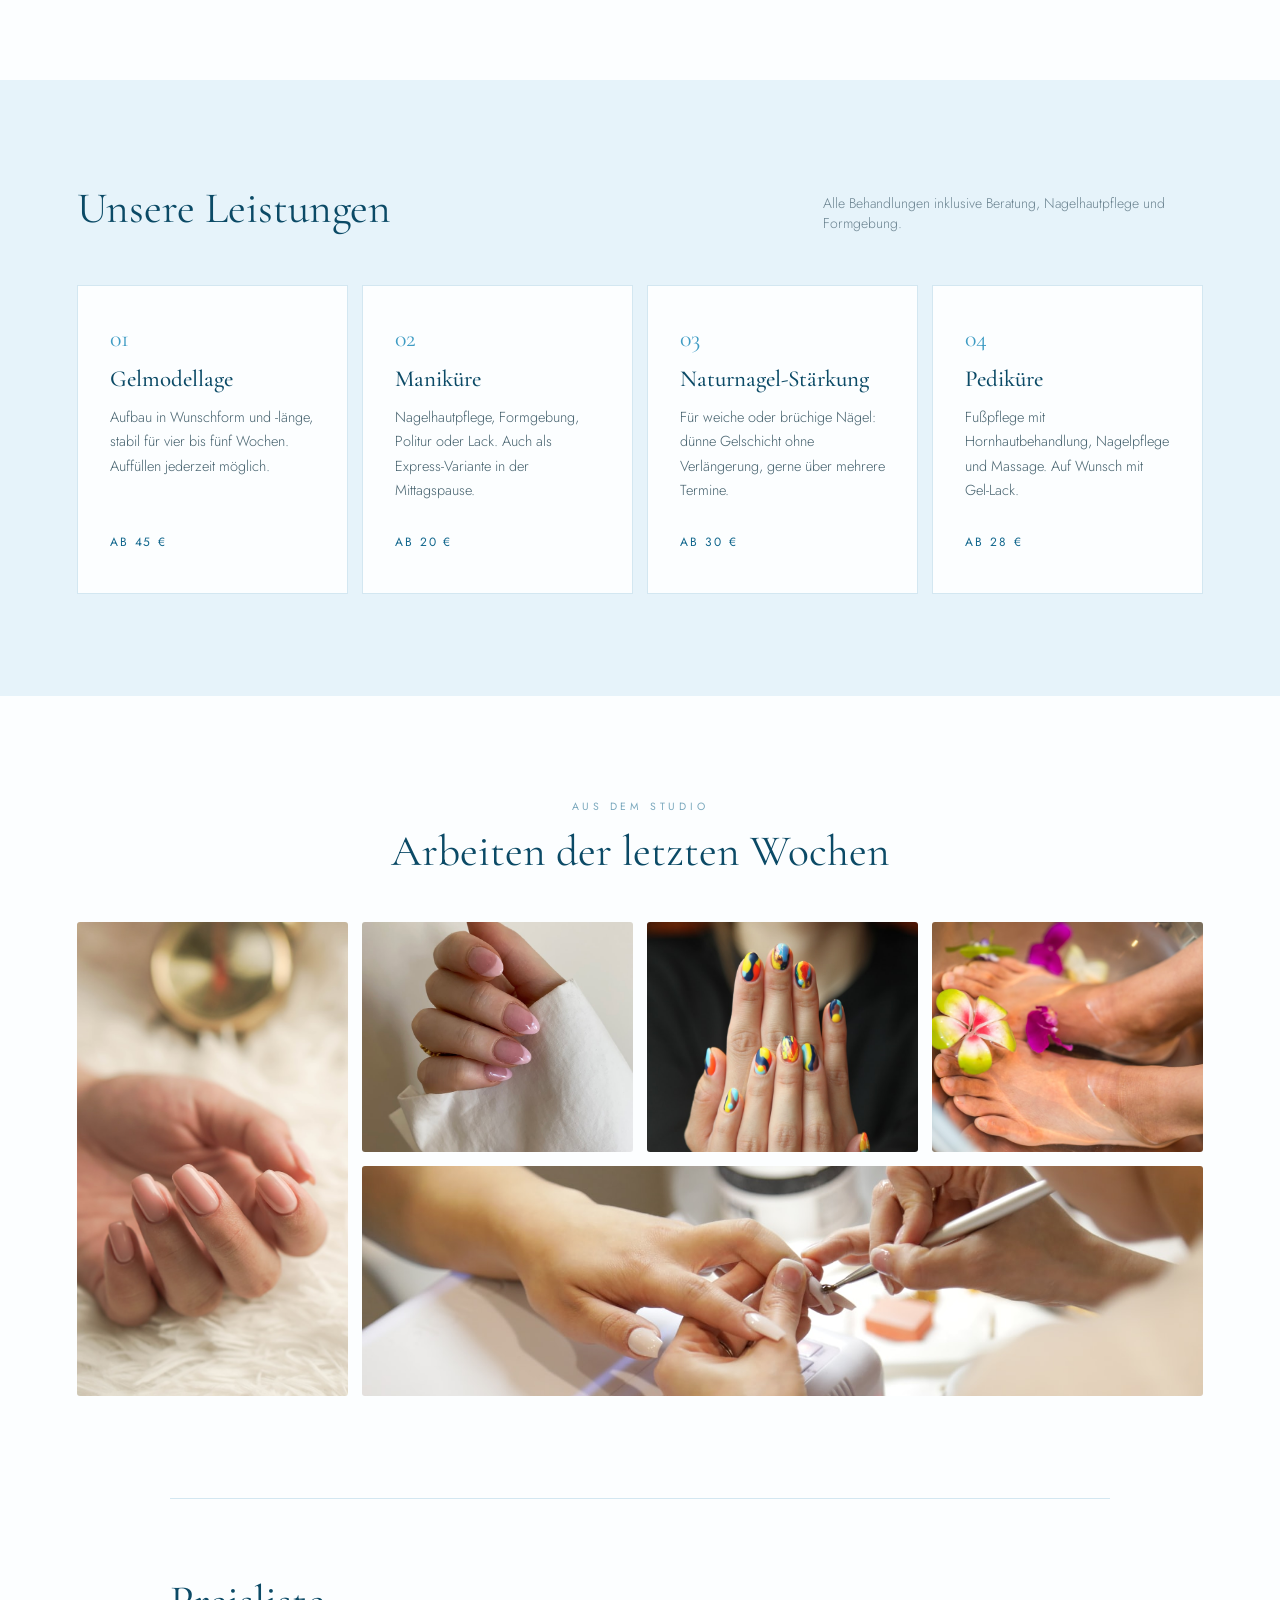
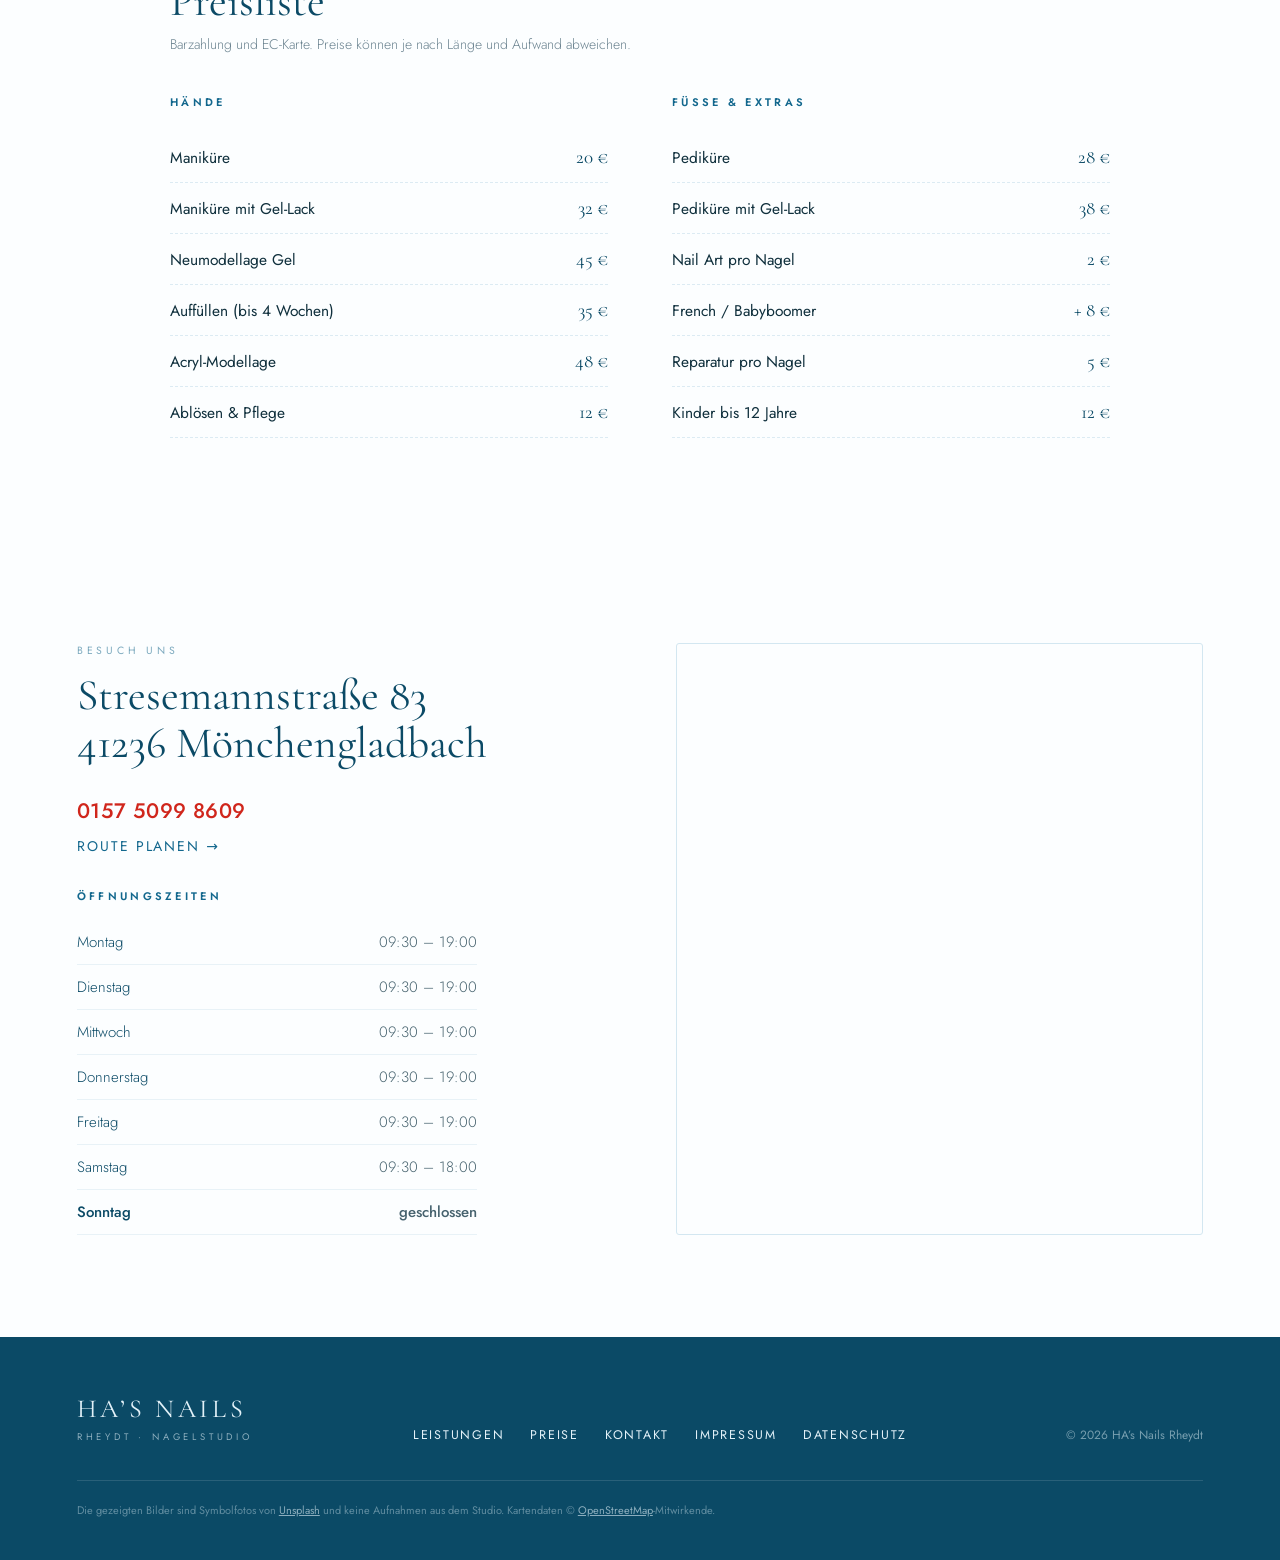
==== commit 1d58b3b2: "Farbschema an Corporate Design des Studios angepasst Rosa-Palette durch die Farben vom Studioschild " ====
--- a/index.html
+++ b/index.html
@@ -5,7 +5,7 @@
 <meta name="viewport" content="width=device-width, initial-scale=1">
 <title>HA&rsquo;s Nails Rheydt &ndash; Nagelstudio in Mönchengladbach</title>
 <meta name="description" content="Nagelstudio HA&rsquo;s Nails in Mönchengladbach-Rheydt: Gelmodellage, Maniküre, Pediküre und Naturnagel-Stärkung. Stresemannstraße 83, mit oder ohne Termin.">
-<meta name="theme-color" content="#f0a9bd">
+<meta name="theme-color" content="#0d5474">
 <link rel="canonical" href="https://36ilyas.github.io/hanails-rheydt/">
 
 <meta property="og:type" content="website">
@@ -110,7 +110,15 @@
 
 <!-- ============ CLAIM ============ -->
 <section class="claim">
-  <div class="claim__rule"></div>
+  <svg class="claim__mark" viewBox="0 0 64 44" fill="none" stroke="currentColor" stroke-width="1.3"
+       stroke-linecap="round" stroke-linejoin="round" aria-hidden="true">
+    <path d="M32 12v24"/>
+    <path d="M32 14c-2-6-8-11-14-11-5 0-8 3-8 8 0 6 5 10 11 12 4 1.4 8 2.5 11 3.6"/>
+    <path d="M32 14c2-6 8-11 14-11 5 0 8 3 8 8 0 6-5 10-11 12-4 1.4-8 2.5-11 3.6"/>
+    <path d="M32 26c-2.4 5-6.4 9-11 10.6-3.4 1.2-6 .2-6-2.6 0-3 3-5.4 7-6.6"/>
+    <path d="M32 26c2.4 5 6.4 9 11 10.6 3.4 1.2 6 .2 6-2.6 0-3-3-5.4-7-6.6"/>
+    <path d="M32 12c-1.6-3-3-5-3-7 0-1.6 1.4-3 3-3s3 1.4 3 3c0 2-1.4 4-3 7"/>
+  </svg>
   <p class="eyebrow">Zeit für dich</p>
   <h2>Ruhe, Kaffee &amp; Nägel.</h2>
 </section>
--- a/assets/css/style.css
+++ b/assets/css/style.css
@@ -1,17 +1,26 @@
-/* HA's Nails Rheydt — Nagelstudio Mönchengladbach */
+/* HA's Nails Rheydt — Nagelstudio Mönchengladbach
+   Farbwelt nach dem Corporate Design des Studios:
+   Petrolblau (Logo-Schrift), Eisblau (Schild-Hintergrund), Rot (Telefonnummer). */
 
 :root {
-  --pink:        #f0a9bd;
-  --pink-soft:   #faeef1;
-  --pink-line:   #eddbe1;
-  --accent:      #d81b73;
-  --accent-dark: #ad0f58;
-  --link:        #c2185b;
-  --ink:         #2c2226;
-  --ink-soft:    #5b4b52;
-  --ink-mute:    #7b6a71;
-  --label:       #c48a9b;
-  --paper:       #fffdfd;
+  --brand-deep:  #0b4a66;
+  --brand:       #12678d;
+  --brand-mid:   #3f9cc4;
+  --brand-light: #8fcbe3;
+
+  --ice:         #e6f3fa;
+  --ice-soft:    #f3fafd;
+  --line:        #d3e7f1;
+
+  --accent:      #d0261c;
+  --accent-dark: #a91b13;
+
+  --ink:         #10303d;
+  --ink-soft:    #46626e;
+  --ink-mute:    #6b8390;
+  --label:       #7aa8bd;
+  --paper:       #fcfeff;
+
   --serif: 'Cormorant Garamond', Georgia, serif;
   --sans: 'Jost', system-ui, -apple-system, 'Segoe UI', sans-serif;
 }
@@ -31,8 +40,8 @@
 
 img { max-width: 100%; display: block; }
 
-a { color: var(--link); text-decoration: none; transition: color .2s ease; }
-a:hover { color: #8e1144; }
+a { color: var(--brand); text-decoration: none; transition: color .2s ease; }
+a:hover { color: var(--brand-deep); }
 
 :focus-visible { outline: 2px solid var(--accent); outline-offset: 3px; }
 
@@ -54,6 +63,7 @@
   font-size: clamp(30px, 3.4vw, 44px);
   line-height: 1.15;
   margin: 0;
+  color: var(--brand-deep);
 }
 
 .btn {
@@ -76,7 +86,7 @@
 
 .hero {
   position: relative;
-  background: var(--pink);
+  background: linear-gradient(155deg, #17739b 0%, #0d5474 45%, #093f59 100%);
   padding: 0 0 90px;
   clip-path: polygon(0 0, 100% 0, 100% 90%, 0 100%);
 }
@@ -99,7 +109,7 @@
   color: #fff;
   line-height: 1;
 }
-.brand__sub { font-size: 9.5px; letter-spacing: .42em; color: #ffffffcc; }
+.brand__sub { font-size: 9.5px; letter-spacing: .42em; color: #d9edf7cc; }
 
 .nav { display: flex; align-items: center; gap: 30px; }
 .nav a {
@@ -108,7 +118,7 @@
   letter-spacing: .16em;
   text-transform: uppercase;
 }
-.nav a:hover { color: #ffffffcc; }
+.nav a:hover { color: var(--brand-light); }
 .nav .btn:hover { color: #fff; }
 
 .nav-toggle {
@@ -148,14 +158,14 @@
 .hero p {
   font-size: 16px;
   line-height: 1.75;
-  color: #ffffffdd;
+  color: #e4f2f9dd;
   max-width: 430px;
   margin: 0 0 34px;
   font-weight: 300;
 }
 
 .hero__cta { display: flex; flex-wrap: wrap; gap: 14px; align-items: center; }
-.hero__cta span { font-size: 13px; color: #ffffffcc; letter-spacing: .05em; }
+.hero__cta span { font-size: 13px; color: #d9edf7cc; letter-spacing: .05em; }
 
 .hero__media {
   position: relative;
@@ -167,7 +177,7 @@
   height: 100%;
   object-fit: cover;
   border-radius: 4px;
-  box-shadow: 0 30px 60px -30px #2c222666;
+  box-shadow: 0 30px 60px -30px #04283a99;
 }
 
 /* ---------- STUDIO ---------- */
@@ -189,7 +199,7 @@
 
 .studio__media {
   height: clamp(360px, 42vw, 520px);
-  box-shadow: 0 30px 60px -30px #2c222640;
+  box-shadow: 0 30px 60px -30px #0b3a4d59;
 }
 .studio__media img { width: 100%; height: 100%; object-fit: cover; }
 
@@ -199,6 +209,7 @@
   font-size: clamp(32px, 3.6vw, 46px);
   line-height: 1.12;
   margin: 0 0 22px;
+  color: var(--brand-deep);
 }
 
 .studio__lead {
@@ -218,7 +229,7 @@
   width: 7px;
   height: 7px;
   border-radius: 50%;
-  background: #e88ba6;
+  background: var(--brand-mid);
   margin-top: 8px;
 }
 .ticks span { font-size: 15px; line-height: 1.7; color: var(--ink-soft); font-weight: 300; }
@@ -226,18 +237,19 @@
 /* ---------- CLAIM ---------- */
 
 .claim { text-align: center; padding: 0 6vw 100px; }
-.claim__rule { width: 52px; height: 1px; background: #e6c4ce; margin: 0 auto 26px; }
+.claim__mark { width: 54px; height: auto; margin: 0 auto 18px; display: block; color: var(--brand-mid); }
 .claim h2 {
   font-family: var(--serif);
   font-weight: 400;
   font-size: clamp(34px, 5vw, 64px);
   margin: 0;
   line-height: 1.1;
+  color: var(--brand-deep);
 }
 
 /* ---------- LEISTUNGEN ---------- */
 
-.services { background: var(--pink-soft); padding: clamp(70px, 8vw, 110px) 6vw; }
+.services { background: var(--ice); padding: clamp(70px, 8vw, 110px) 6vw; }
 
 .services__head {
   display: flex;
@@ -257,7 +269,7 @@
 
 .card {
   background: var(--paper);
-  border: 1px solid var(--pink-line);
+  border: 1px solid var(--line);
   padding: 38px 32px 42px;
   display: flex;
   flex-direction: column;
@@ -267,18 +279,18 @@
 .card:hover {
   background: #fff;
   transform: translateY(-4px);
-  box-shadow: 0 24px 40px -28px #2c222659;
-}
-.card__no { font-family: var(--serif); font-size: 24px; color: #e2a3b5; }
-.card h3 { font-family: var(--serif); font-weight: 500; font-size: 23px; margin: 0; }
-.card p { font-size: 14.5px; line-height: 1.7; color: #6b5b62; margin: 0; font-weight: 300; }
+  box-shadow: 0 24px 40px -28px #0b3a4d73;
+}
+.card__no { font-family: var(--serif); font-size: 24px; color: var(--brand-mid); }
+.card h3 { font-family: var(--serif); font-weight: 500; font-size: 23px; margin: 0; color: var(--brand-deep); }
+.card p { font-size: 14.5px; line-height: 1.7; color: var(--ink-soft); margin: 0; font-weight: 300; }
 .card__price {
   margin-top: auto;
   padding-top: 18px;
   font-size: 12px;
   letter-spacing: .16em;
   text-transform: uppercase;
-  color: var(--link);
+  color: var(--brand);
 }
 
 /* ---------- GALERIE ---------- */
@@ -310,7 +322,7 @@
 .prices__inner {
   max-width: 940px;
   margin: 0 auto;
-  border-top: 1px solid var(--pink-line);
+  border-top: 1px solid var(--line);
   padding-top: clamp(50px, 6vw, 80px);
 }
 .prices h2 { margin-bottom: 8px; }
@@ -326,7 +338,7 @@
   font-size: 11px;
   letter-spacing: .3em;
   text-transform: uppercase;
-  color: var(--link);
+  color: var(--brand);
   margin: 0 0 22px;
   font-weight: 600;
 }
@@ -335,11 +347,11 @@
   align-items: baseline;
   gap: 10px;
   padding: 13px 0;
-  border-bottom: 1px dashed #ecdde2;
+  border-bottom: 1px dashed #dcebf3;
 }
 .row__name { font-size: 15.5px; font-weight: 400; }
 .row__fill { flex: 1; }
-.row__price { font-family: var(--serif); font-size: 19px; color: #3a2c32; }
+.row__price { font-family: var(--serif); font-size: 19px; color: var(--brand-deep); }
 
 /* ---------- KONTAKT ---------- */
 
@@ -355,15 +367,17 @@
   font-size: clamp(30px, 3.4vw, 44px);
   margin: 0 0 28px;
   line-height: 1.1;
+  color: var(--brand-deep);
 }
 .contact__links { display: flex; flex-direction: column; gap: 10px; margin-bottom: 32px; align-items: flex-start; }
-.contact__phone { font-size: 19px; letter-spacing: .02em; }
+.contact__phone { font-size: 21px; letter-spacing: .02em; color: var(--accent); font-weight: 500; }
+.contact__phone:hover { color: var(--accent-dark); }
 .contact__route { font-size: 14px; letter-spacing: .14em; text-transform: uppercase; }
 .contact h3 {
   font-size: 11px;
   letter-spacing: .3em;
   text-transform: uppercase;
-  color: var(--link);
+  color: var(--brand);
   margin: 0 0 16px;
   font-weight: 600;
 }
@@ -373,25 +387,25 @@
   justify-content: space-between;
   gap: 16px;
   padding: 11px 0;
-  border-bottom: 1px solid #f2e6ea;
+  border-bottom: 1px solid #e8f2f7;
   font-size: 15px;
   font-weight: 300;
 }
 .hours__row--today { font-weight: 500; }
-.hours__day { color: #3a2c32; }
-.hours__time { color: #6b5b62; }
+.hours__day { color: var(--brand-deep); }
+.hours__time { color: var(--ink-soft); }
 
 .map {
   min-height: clamp(320px, 36vw, 460px);
   border-radius: 3px;
   overflow: hidden;
-  border: 1px solid var(--pink-line);
+  border: 1px solid var(--line);
 }
 .map iframe { width: 100%; height: 100%; min-height: clamp(320px, 36vw, 460px); border: 0; display: block; }
 
 /* ---------- FOOTER ---------- */
 
-.footer { background: var(--ink); color: #f3e6ea; padding: 56px 6vw 40px; }
+.footer { background: var(--brand-deep); color: #e2f1f8; padding: 56px 6vw 40px; }
 .footer__inner {
   max-width: 1180px;
   margin: 0 auto;
@@ -402,21 +416,21 @@
   align-items: flex-end;
 }
 .footer__name { font-family: var(--serif); font-size: 26px; letter-spacing: .14em; margin-bottom: 6px; }
-.footer__sub { font-size: 9.5px; letter-spacing: .4em; color: #f3e6ea99; }
+.footer__sub { font-size: 9.5px; letter-spacing: .4em; color: #e2f1f899; }
 .footer__nav { display: flex; flex-wrap: wrap; gap: 26px; font-size: 12.5px; letter-spacing: .14em; text-transform: uppercase; }
-.footer__nav a { color: #f3e6ea; }
-.footer__nav a:hover { color: var(--pink); }
-.footer__meta { font-size: 12px; color: #f3e6ea80; }
+.footer__nav a { color: #e2f1f8; }
+.footer__nav a:hover { color: var(--brand-light); }
+.footer__meta { font-size: 12px; color: #e2f1f880; }
 .footer__credit {
   max-width: 1180px;
   margin: 36px auto 0;
   padding-top: 20px;
-  border-top: 1px solid #ffffff1a;
+  border-top: 1px solid #ffffff1f;
   font-size: 11px;
-  color: #f3e6ea66;
+  color: #e2f1f866;
   line-height: 1.7;
 }
-.footer__credit a { color: #f3e6ea99; text-decoration: underline; }
+.footer__credit a { color: #e2f1f899; text-decoration: underline; }
 
 /* ---------- LEGAL PAGES ---------- */
 
@@ -427,17 +441,18 @@
   font-weight: 400;
   font-size: clamp(32px, 4.4vw, 52px);
   margin: 26px 0 34px;
+  color: var(--brand-deep);
 }
 .legal h2 {
   font-family: var(--serif);
   font-weight: 500;
   font-size: 24px;
   margin: 42px 0 14px;
+  color: var(--brand-deep);
 }
 .legal p, .legal li { font-size: 15.5px; line-height: 1.8; color: var(--ink-soft); font-weight: 300; }
 .legal ul { padding-left: 20px; }
 .legal address { font-style: normal; font-size: 15.5px; line-height: 1.9; color: var(--ink-soft); font-weight: 300; }
-.legal .topbar { background: var(--pink); }
 .todo {
   background: #fff6d6;
   border-left: 3px solid #e0b44a;
@@ -448,9 +463,21 @@
   margin: 18px 0;
 }
 
-.legal-header { background: var(--pink); padding-bottom: 30px; }
+.legal-header { background: linear-gradient(155deg, #17739b 0%, #0d5474 100%); padding-bottom: 30px; }
+
+[data-todo] {
+  background: #fff6d6;
+  border-bottom: 1px dashed #e0b44a;
+  color: #6b5730;
+  padding: 1px 6px;
+}
 
 /* ---------- RESPONSIVE ---------- */
+
+@media (min-width: 1000px) {
+  .gallery__grid { grid-template-columns: repeat(4, 1fr); }
+  .wide { grid-column: span 3; }
+}
 
 @media (max-width: 900px) {
   .hero { clip-path: polygon(0 0, 100% 0, 100% 96%, 0 100%); padding-bottom: 70px; }
@@ -475,13 +502,13 @@
     background: #fff;
     padding: 8px 0;
     border-radius: 4px;
-    box-shadow: 0 24px 50px -24px #2c222680;
+    box-shadow: 0 24px 50px -24px #0b3a4d99;
   }
   .nav.is-open { display: flex; }
-  .nav a { color: var(--ink); padding: 14px 22px; }
-  .nav a:hover { color: var(--link); background: var(--pink-soft); }
-  .nav .btn { background: none; color: var(--link); text-align: left; }
-  .nav .btn:hover { background: var(--pink-soft); color: var(--link); transform: none; }
+  .nav a { color: var(--brand-deep); padding: 14px 22px; }
+  .nav a:hover { color: var(--brand); background: var(--ice); }
+  .nav .btn { background: none; color: var(--accent); text-align: left; }
+  .nav .btn:hover { background: var(--ice); color: var(--accent-dark); transform: none; }
   .topbar { position: relative; align-items: flex-start; }
 }
 
@@ -498,15 +525,3 @@
   * { animation: none !important; transition: none !important; }
   html { scroll-behavior: auto; }
 }
-
-[data-todo] {
-  background: #fff6d6;
-  border-bottom: 1px dashed #e0b44a;
-  color: #6b5730;
-  padding: 1px 6px;
-}
-
-@media (min-width: 1000px) {
-  .gallery__grid { grid-template-columns: repeat(4, 1fr); }
-  .wide { grid-column: span 3; }
-}
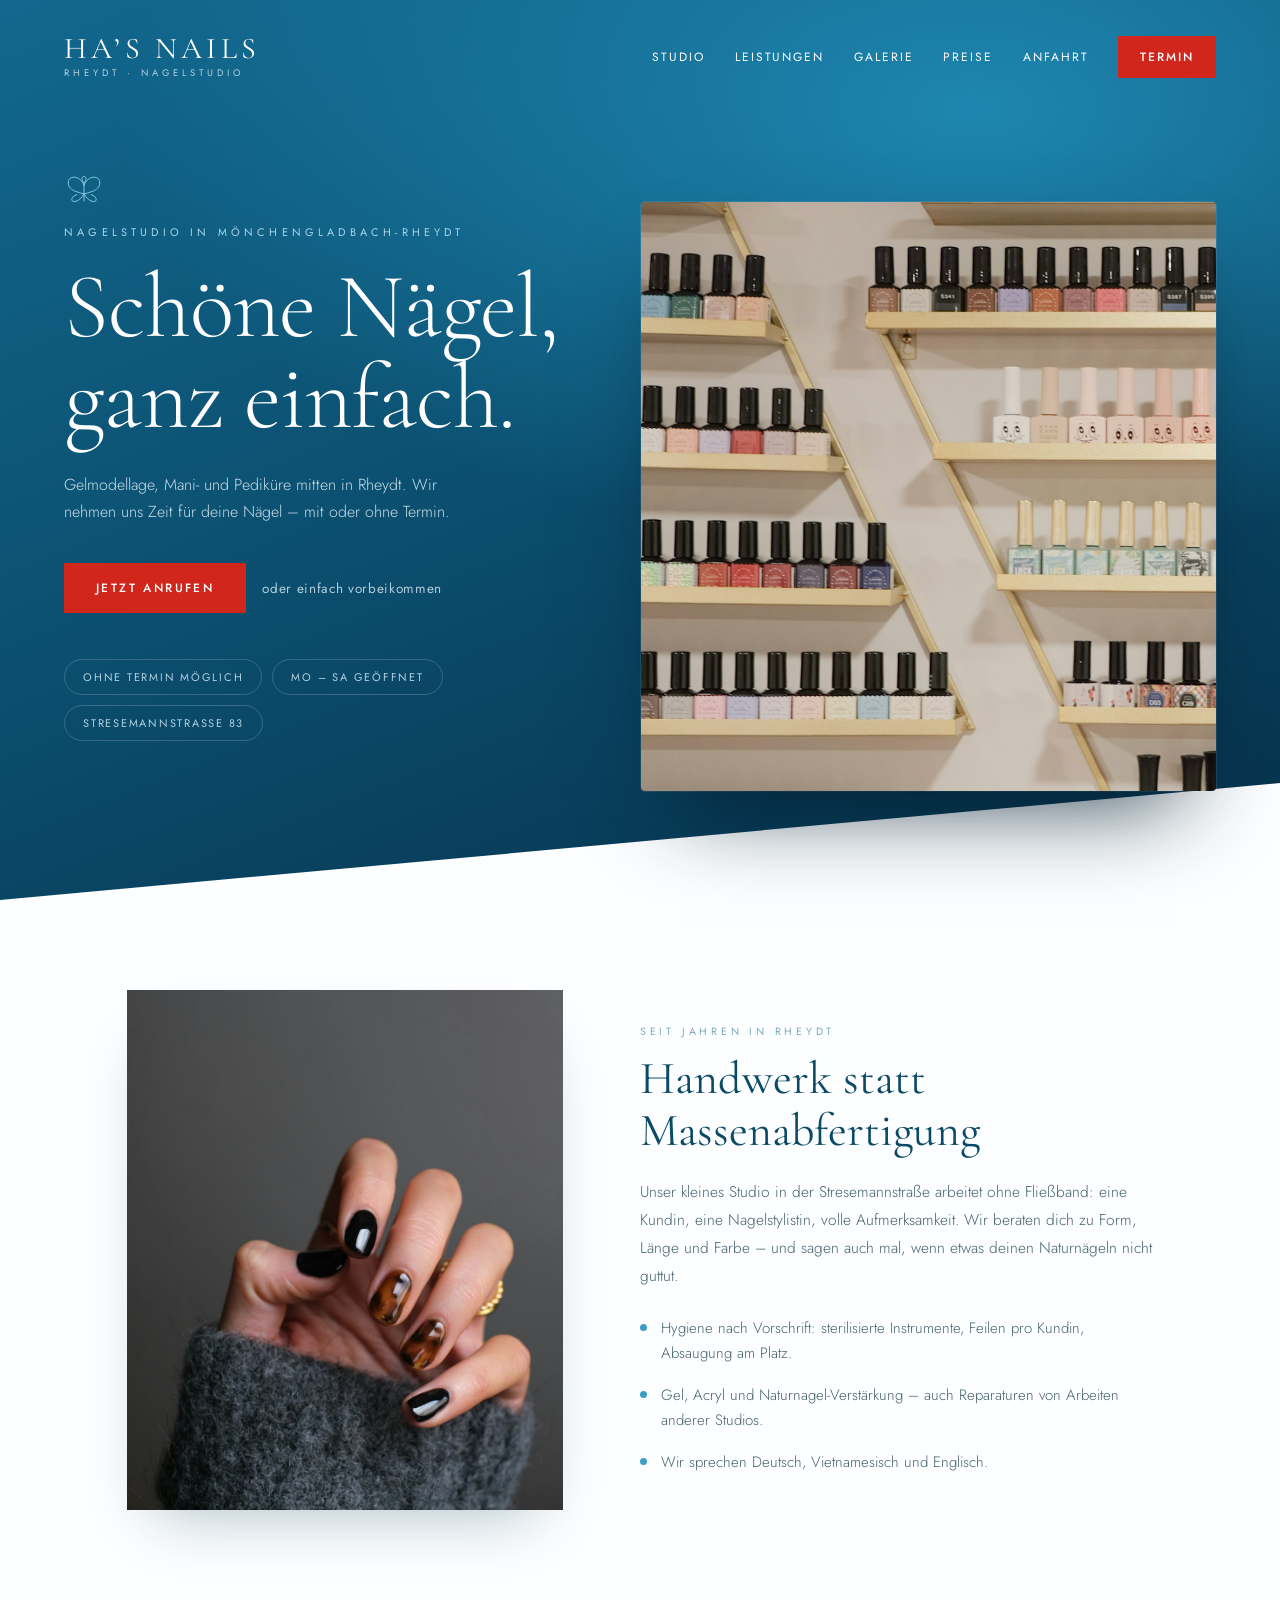
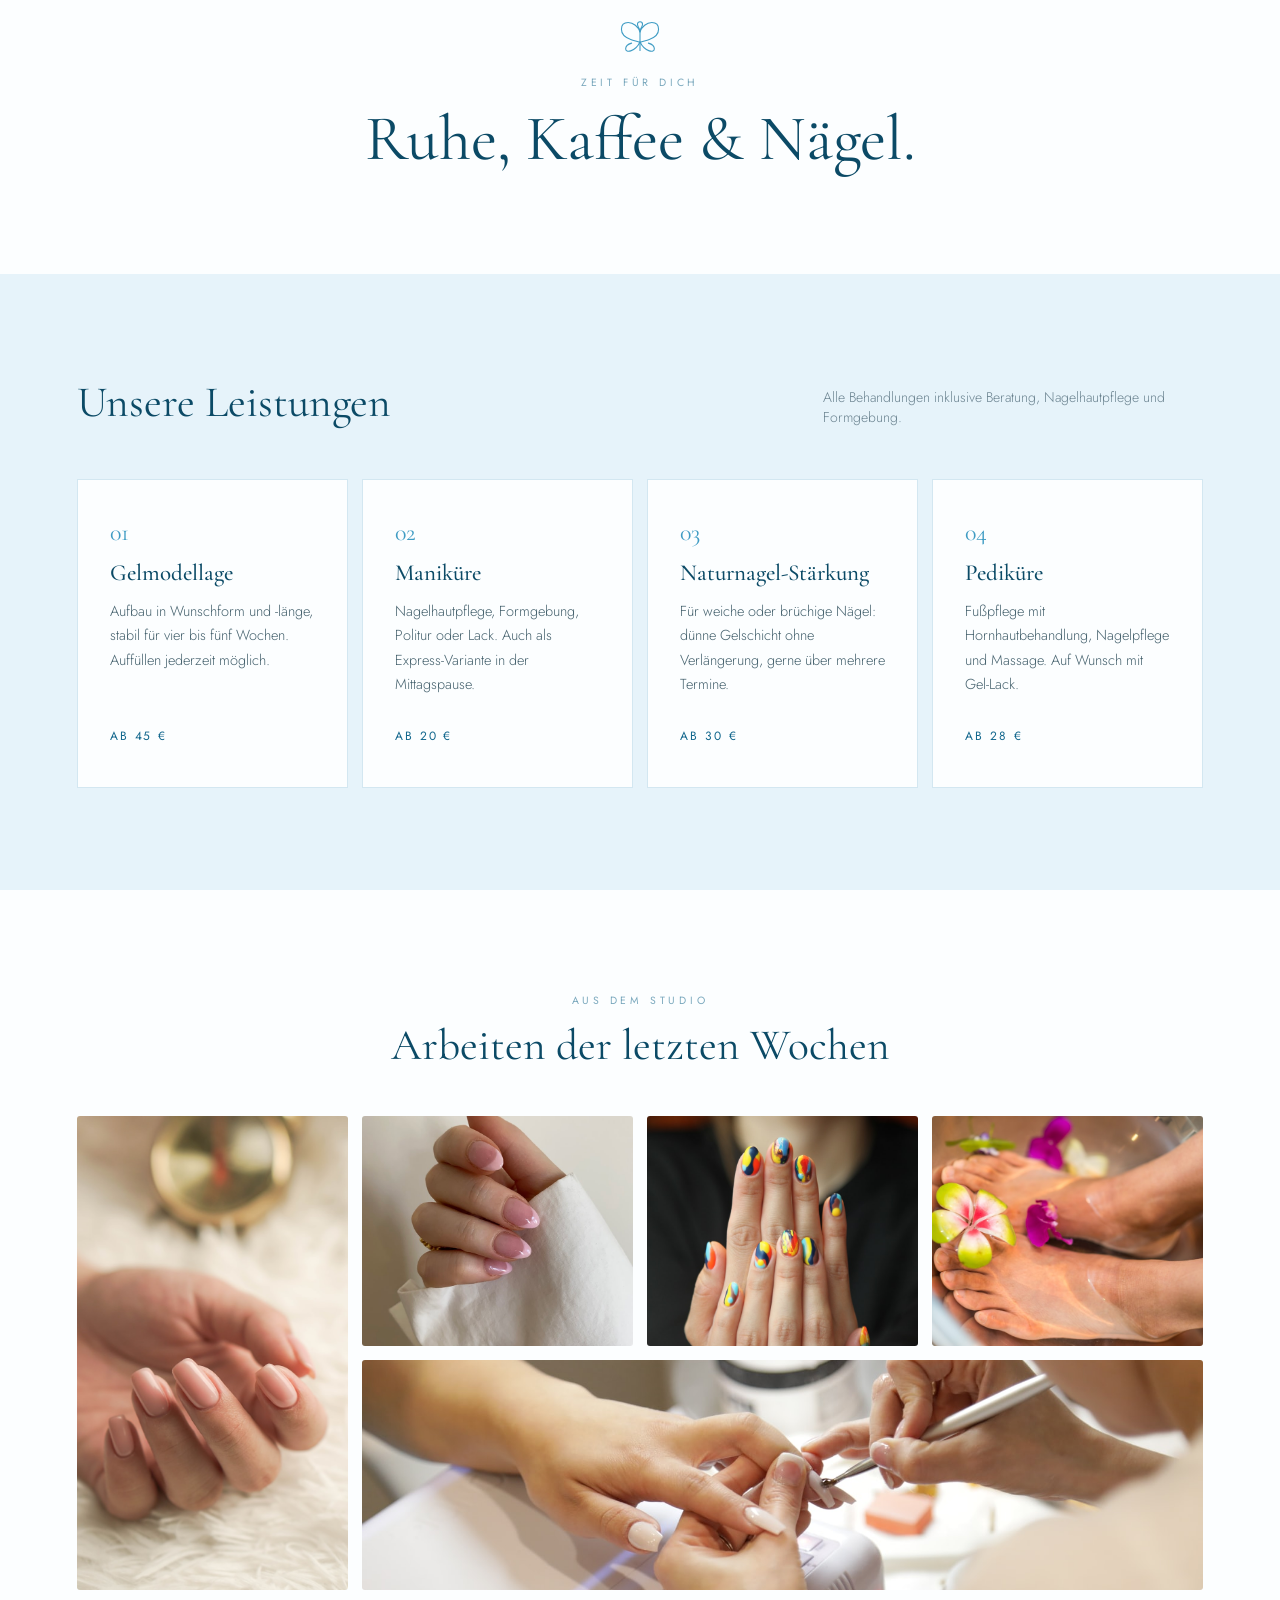
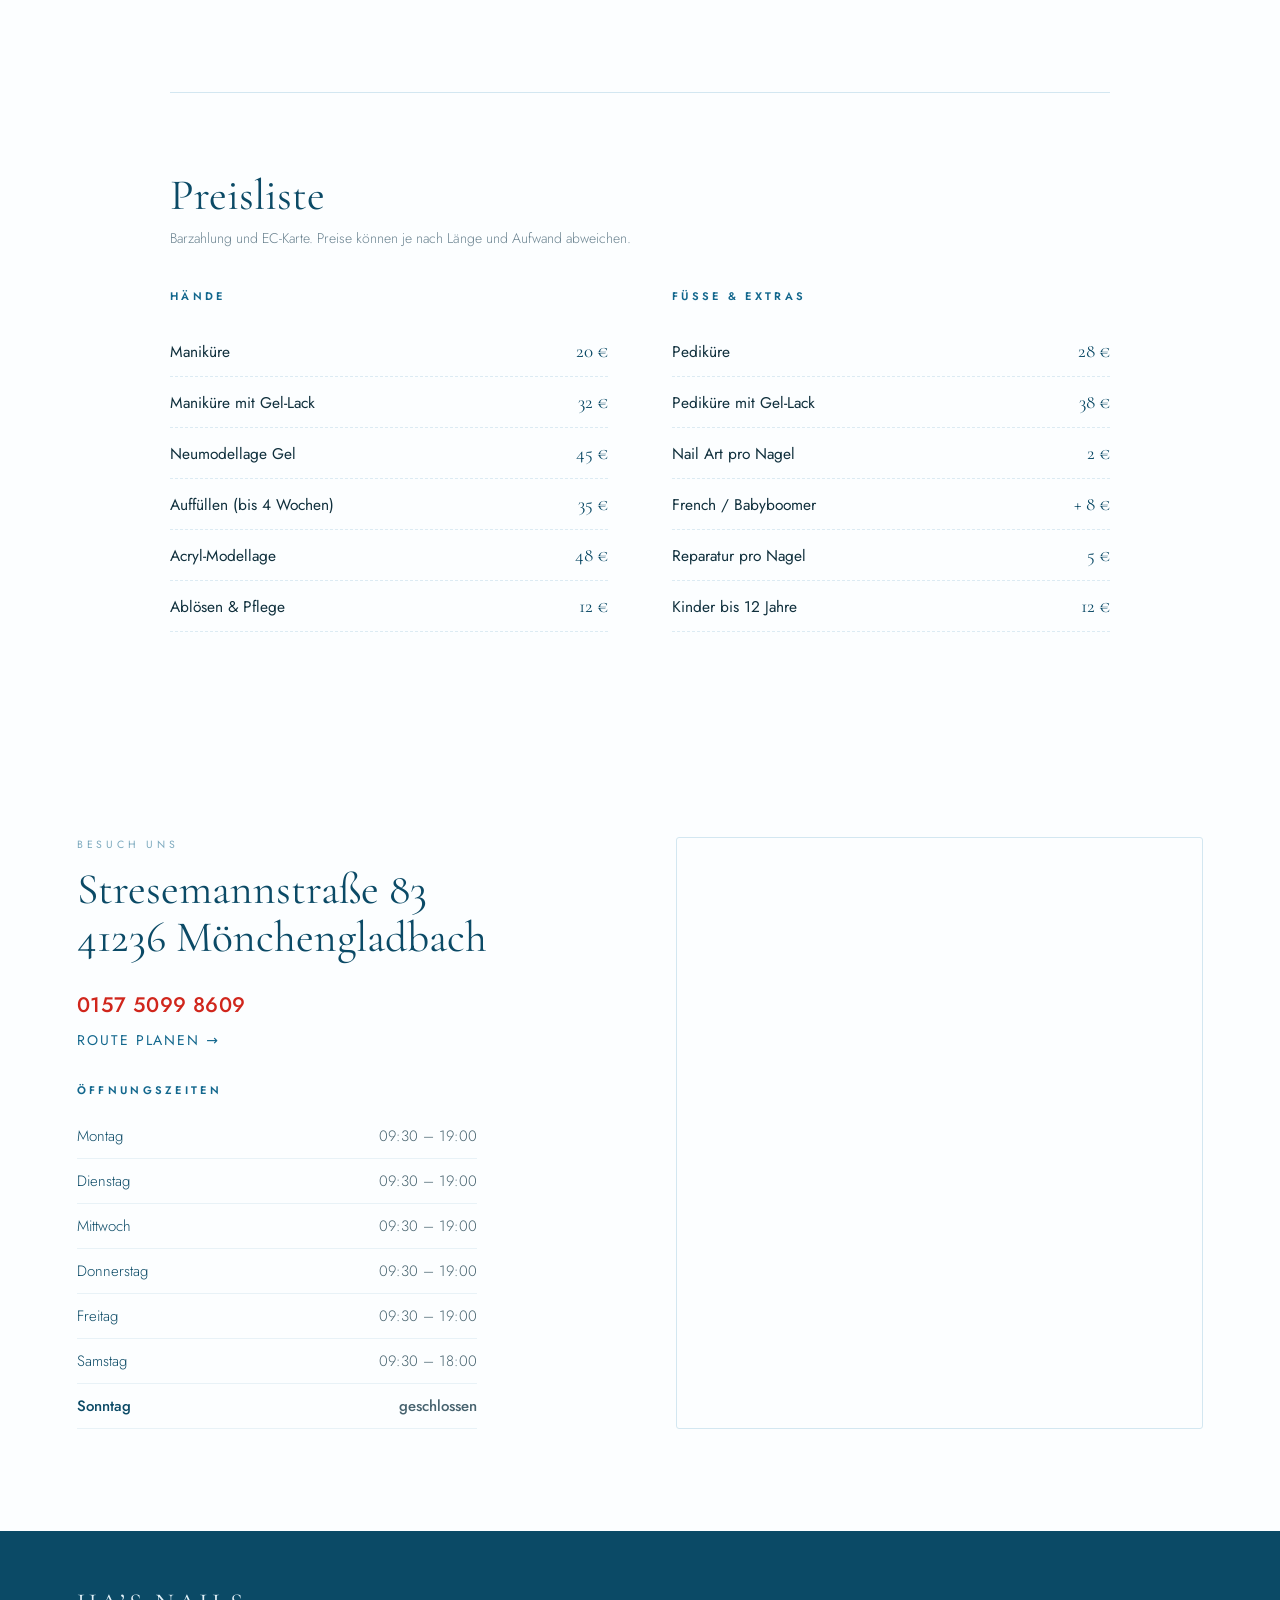
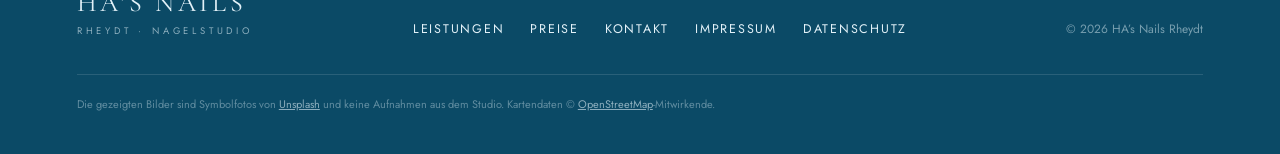
==== commit ffe3f47d: "Hero bildschirmfüllend und mit mehr Tiefe - Hero füllt jetzt die Bildschirmhöhe (min 100svh, max 980" ====
--- a/index.html
+++ b/index.html
@@ -55,6 +55,8 @@
 
 <!-- ============ HERO ============ -->
 <section class="hero">
+  <div class="hero__bg" aria-hidden="true"></div>
+
   <header class="topbar">
     <a class="brand" href="#top" aria-label="HA&rsquo;s Nails Rheydt, zur Startseite">
       <span class="brand__name">HA&rsquo;S NAILS</span>
@@ -73,12 +75,27 @@
 
   <div class="hero__grid" id="top">
     <div class="hero__text">
+      <svg class="hero__mark" viewBox="0 0 64 44" fill="none" stroke="currentColor" stroke-width="1.3"
+           stroke-linecap="round" stroke-linejoin="round" aria-hidden="true">
+        <path d="M32 12v24"/>
+        <path d="M32 14c-2-6-8-11-14-11-5 0-8 3-8 8 0 6 5 10 11 12 4 1.4 8 2.5 11 3.6"/>
+        <path d="M32 14c2-6 8-11 14-11 5 0 8 3 8 8 0 6-5 10-11 12-4 1.4-8 2.5-11 3.6"/>
+        <path d="M32 26c-2.4 5-6.4 9-11 10.6-3.4 1.2-6 .2-6-2.6 0-3 3-5.4 7-6.6"/>
+        <path d="M32 26c2.4 5 6.4 9 11 10.6 3.4 1.2 6 .2 6-2.6 0-3-3-5.4-7-6.6"/>
+        <path d="M32 12c-1.6-3-3-5-3-7 0-1.6 1.4-3 3-3s3 1.4 3 3c0 2-1.4 4-3 7"/>
+      </svg>
+      <p class="hero__eyebrow">Nagelstudio in Mönchengladbach-Rheydt</p>
       <h1>Schöne Nägel,<br>ganz einfach.</h1>
-      <p>Gelmodellage, Mani- und Pediküre mitten in Rheydt. Wir nehmen uns Zeit für deine Nägel &ndash; mit oder ohne Termin.</p>
+      <p class="hero__lead">Gelmodellage, Mani- und Pediküre mitten in Rheydt. Wir nehmen uns Zeit für deine Nägel &ndash; mit oder ohne Termin.</p>
       <div class="hero__cta">
         <a class="btn" href="tel:+4915750998609">Jetzt anrufen</a>
         <span>oder einfach vorbeikommen</span>
       </div>
+      <ul class="hero__facts">
+        <li>Ohne Termin möglich</li>
+        <li>Mo &ndash; Sa geöffnet</li>
+        <li>Stresemannstraße 83</li>
+      </ul>
     </div>
     <div class="hero__media">
       <img src="assets/img/hero-nagellack.jpg"
--- a/assets/css/style.css
+++ b/assets/css/style.css
@@ -86,18 +86,43 @@
 
 .hero {
   position: relative;
-  background: linear-gradient(155deg, #17739b 0%, #0d5474 45%, #093f59 100%);
-  padding: 0 0 90px;
-  clip-path: polygon(0 0, 100% 0, 100% 90%, 0 100%);
+  display: flex;
+  flex-direction: column;
+  min-height: min(100svh, 980px);
+  padding: 0 0 clamp(90px, 11vw, 170px);
+}
+
+/* Eigene Ebene für Hintergrund + diagonale Kante, damit das Foto
+   darüber hinausragen darf. */
+.hero__bg {
+  position: absolute;
+  inset: 0;
+  z-index: 0;
+  overflow: hidden;
+  background:
+    radial-gradient(115% 85% at 76% 12%, #1e86b0 0%, transparent 58%),
+    linear-gradient(158deg, #12688e 0%, #0c5273 42%, #06304a 100%);
+  clip-path: polygon(0 0, 100% 0, 100% 87%, 0 100%);
+}
+
+.hero__mark {
+  width: 46px;
+  height: auto;
+  color: var(--brand-light);
+  margin: 0 0 18px -3px;
+  display: block;
 }
 
 .topbar {
+  position: relative;
+  z-index: 2;
   display: flex;
   align-items: center;
   justify-content: space-between;
   gap: 32px;
-  padding: 30px 6vw 0;
-  max-width: 1400px;
+  padding: 34px 5vw 0;
+  max-width: 1560px;
+  width: 100%;
   margin: 0 auto;
 }
 
@@ -135,49 +160,92 @@
 }
 
 .hero__grid {
+  position: relative;
+  z-index: 1;
+  flex: 1;
   display: grid;
-  grid-template-columns: minmax(320px, 1fr) minmax(320px, 1.05fr);
-  gap: 40px;
+  grid-template-columns: minmax(330px, 1fr) minmax(330px, 1.12fr);
+  gap: clamp(40px, 5vw, 76px);
   align-items: center;
-  max-width: 1400px;
+  align-content: center;
+  max-width: 1560px;
+  width: 100%;
   margin: 0 auto;
-  padding: 70px 6vw 0;
+  padding: clamp(48px, 6vw, 90px) 5vw 0;
 }
 
 .hero__text { animation: rise .7s ease both; }
 
+.hero__eyebrow {
+  font-size: 11px;
+  letter-spacing: .38em;
+  text-transform: uppercase;
+  color: #a8d6ec;
+  margin: 0 0 22px;
+  font-weight: 400;
+}
+
 .hero h1 {
   font-family: var(--serif);
   font-weight: 300;
-  font-size: clamp(46px, 5.6vw, 86px);
-  line-height: 1.03;
+  font-size: clamp(50px, 7.2vw, 122px);
+  line-height: .98;
+  letter-spacing: -.01em;
   color: #fff;
-  margin: 0 0 26px;
-}
-
-.hero p {
-  font-size: 16px;
-  line-height: 1.75;
+  margin: 0 0 28px;
+}
+
+.hero__lead {
+  font-size: clamp(16px, 1.15vw, 19px);
+  line-height: 1.7;
   color: #e4f2f9dd;
-  max-width: 430px;
-  margin: 0 0 34px;
+  max-width: 46ch;
+  margin: 0 0 38px;
   font-weight: 300;
 }
 
-.hero__cta { display: flex; flex-wrap: wrap; gap: 14px; align-items: center; }
-.hero__cta span { font-size: 13px; color: #d9edf7cc; letter-spacing: .05em; }
+.hero__cta { display: flex; flex-wrap: wrap; gap: 16px; align-items: center; }
+.hero__cta span { font-size: 13.5px; color: #d9edf7cc; letter-spacing: .05em; }
+
+.hero__facts {
+  list-style: none;
+  display: flex;
+  flex-wrap: wrap;
+  gap: 10px;
+  padding: 0;
+  margin: 46px 0 0;
+  font-size: 11px;
+  letter-spacing: .16em;
+  text-transform: uppercase;
+  color: #cfe8f5d9;
+}
+.hero__facts li {
+  border: 1px solid #ffffff2e;
+  border-radius: 999px;
+  padding: 9px 18px;
+  white-space: nowrap;
+}
 
 .hero__media {
   position: relative;
-  height: clamp(320px, 38vw, 470px);
-  animation: rise .7s .1s ease both;
+  height: clamp(340px, 46vw, 620px);
+  margin-bottom: clamp(-110px, -6vw, -40px);
+  animation: rise .8s .12s ease both;
+}
+.hero__media::after {
+  content: "";
+  position: absolute;
+  inset: 8% -6% -12% 6%;
+  background: radial-gradient(closest-side, #04222f80, transparent 75%);
+  filter: blur(30px);
+  z-index: -1;
 }
 .hero__media img {
   width: 100%;
   height: 100%;
   object-fit: cover;
   border-radius: 4px;
-  box-shadow: 0 30px 60px -30px #04283a99;
+  box-shadow: 0 46px 90px -40px #021c2ce6, 0 0 0 1px #ffffff1a;
 }
 
 /* ---------- STUDIO ---------- */
@@ -480,9 +548,12 @@
 }
 
 @media (max-width: 900px) {
-  .hero { clip-path: polygon(0 0, 100% 0, 100% 96%, 0 100%); padding-bottom: 70px; }
+  .hero { min-height: 0; padding-bottom: 80px; }
+  .hero__bg { clip-path: polygon(0 0, 100% 0, 100% 96%, 0 100%); }
   .hero__grid { grid-template-columns: 1fr; gap: 34px; padding-top: 48px; }
-  .hero__media { height: clamp(260px, 60vw, 380px); }
+  .hero h1 { font-size: clamp(46px, 12vw, 76px); }
+  .hero__media { height: clamp(260px, 60vw, 380px); margin-bottom: 0; }
+  .hero__facts { margin-top: 34px; gap: 10px 20px; }
   .studio__grid { grid-template-columns: 1fr; }
   .studio__media { height: clamp(300px, 70vw, 440px); }
   .studio { padding-bottom: 80px; }
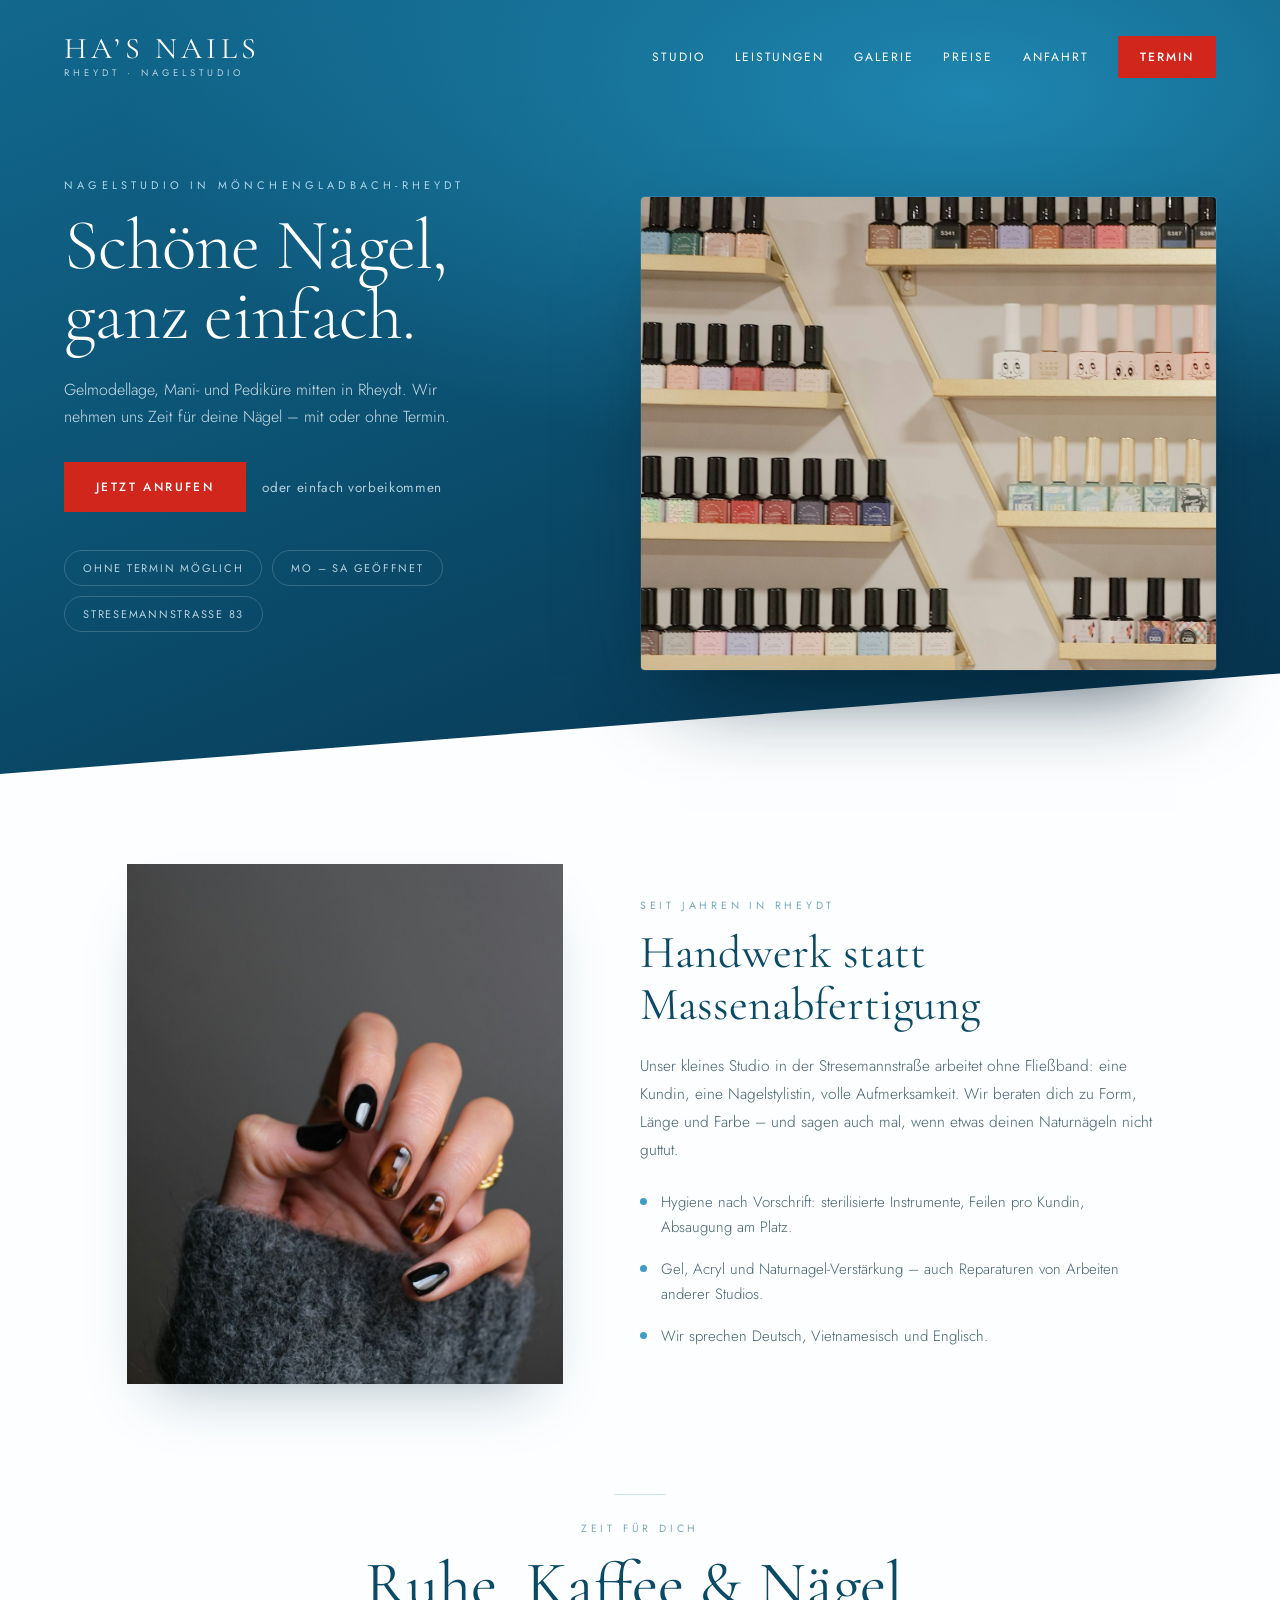
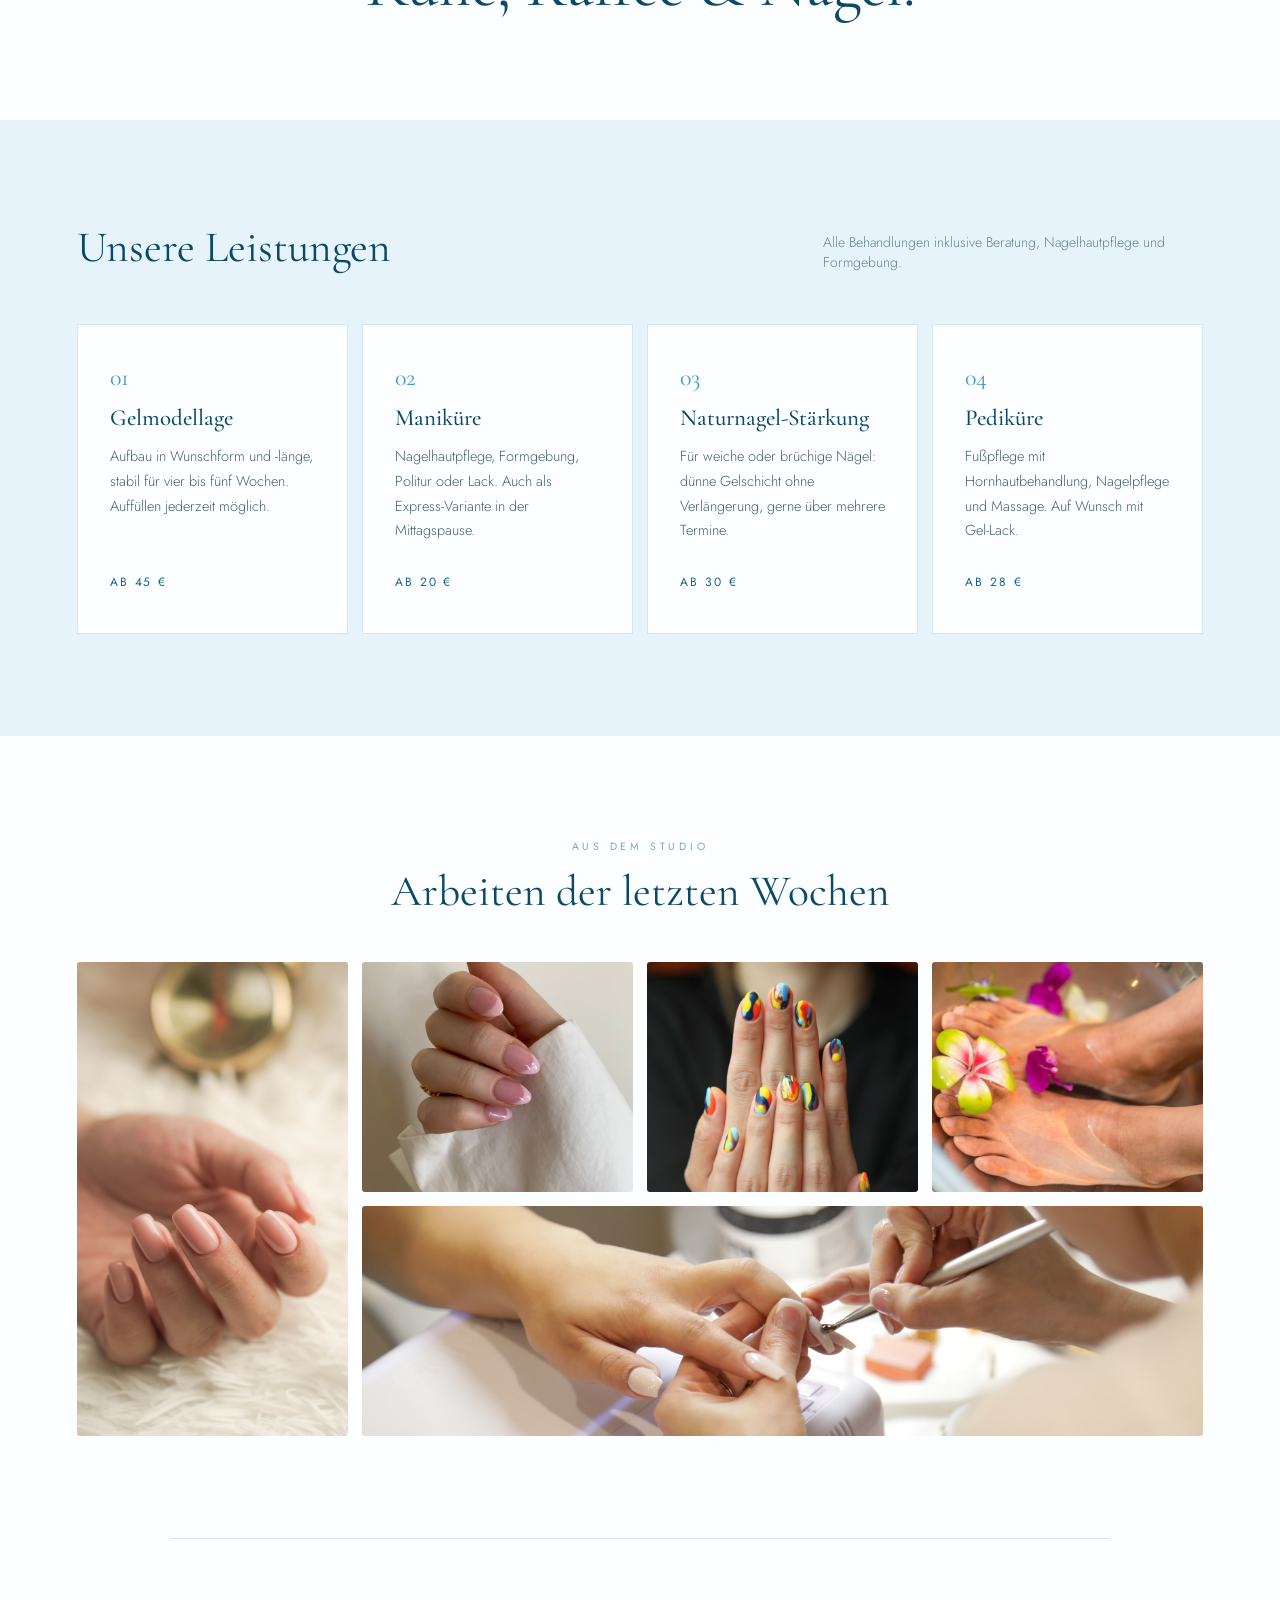
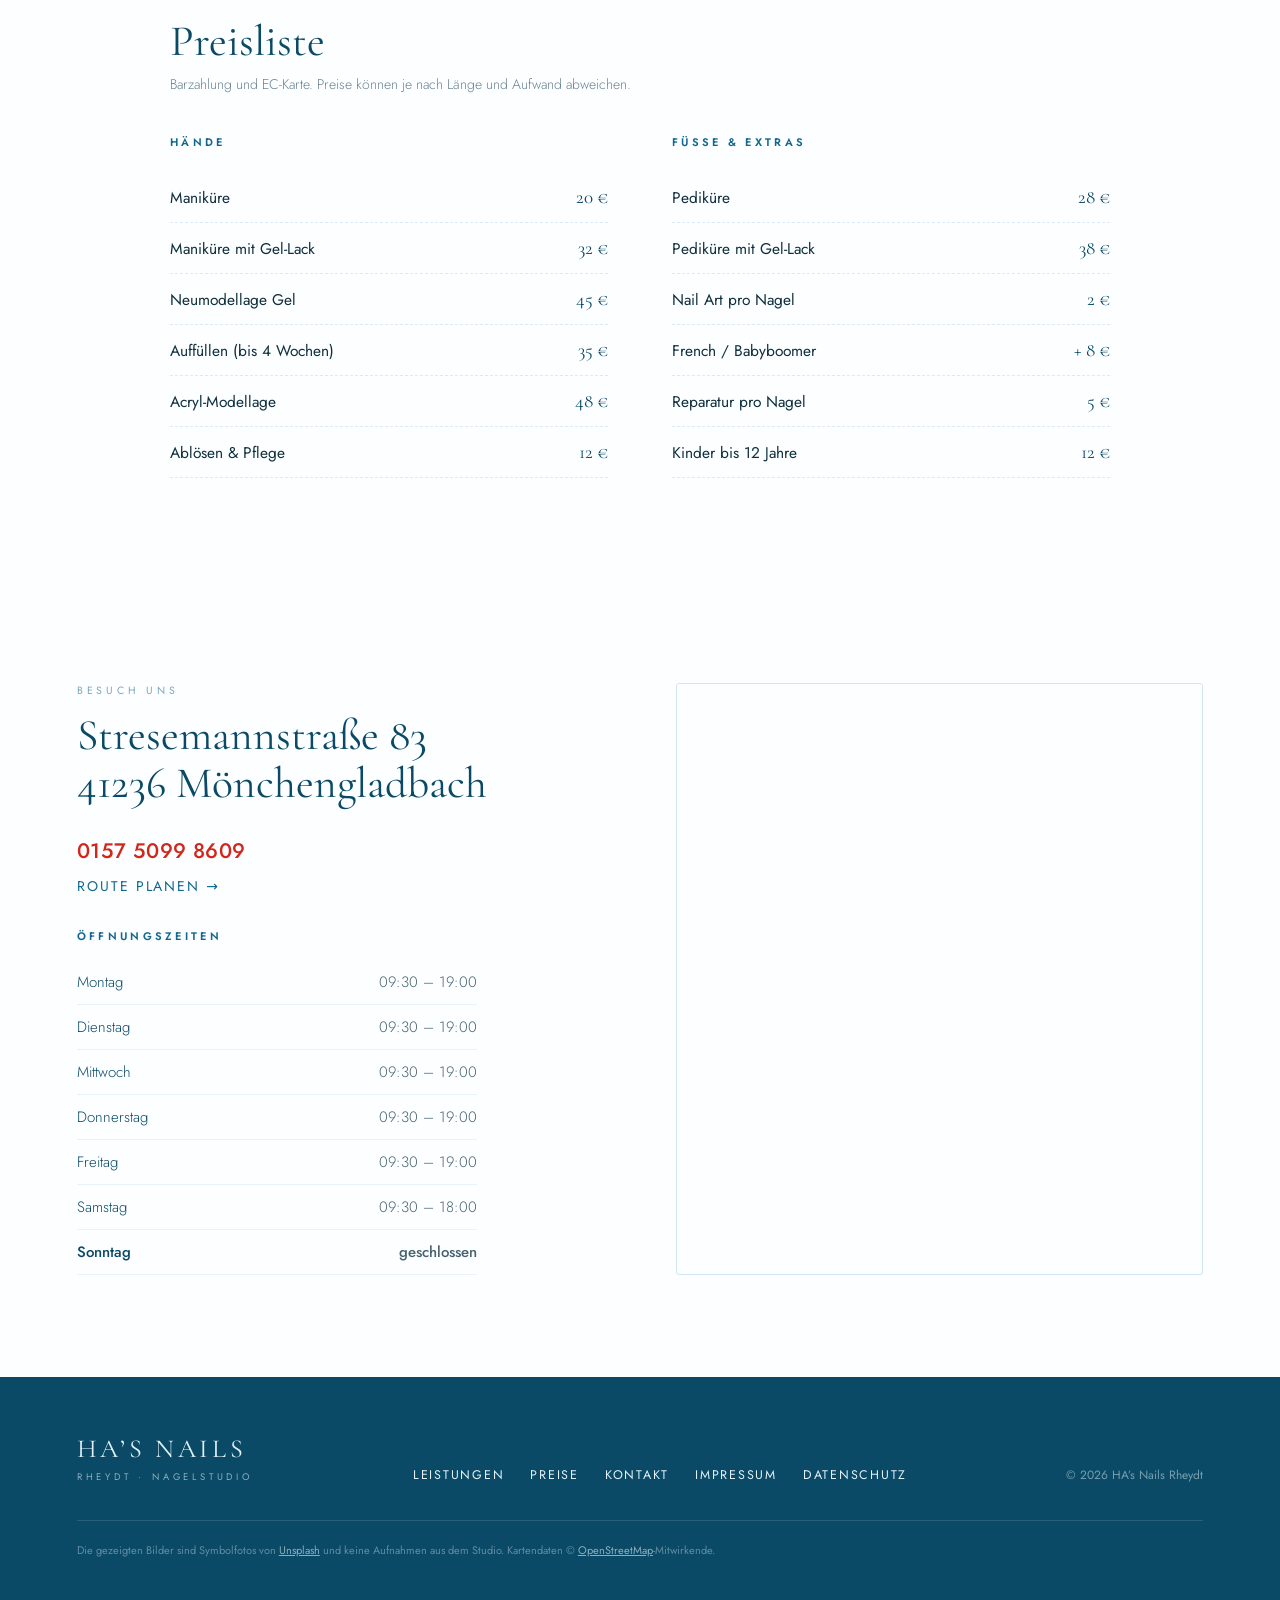
==== commit 40a33786: "Burger-Menü, kompakterer Mobil-Hero, Schmetterling entfernt - Menü-Button als animierter Burger, der" ====
--- a/index.html
+++ b/index.html
@@ -62,7 +62,9 @@
       <span class="brand__name">HA&rsquo;S NAILS</span>
       <span class="brand__sub">RHEYDT &middot; NAGELSTUDIO</span>
     </a>
-    <button class="nav-toggle" id="navToggle" aria-expanded="false" aria-controls="mainNav">Menü</button>
+    <button class="burger" id="navToggle" aria-expanded="false" aria-controls="mainNav" aria-label="Menü öffnen">
+      <span></span><span></span><span></span>
+    </button>
     <nav class="nav" id="mainNav">
       <a href="#studio">Studio</a>
       <a href="#leistungen">Leistungen</a>
@@ -75,15 +77,6 @@
 
   <div class="hero__grid" id="top">
     <div class="hero__text">
-      <svg class="hero__mark" viewBox="0 0 64 44" fill="none" stroke="currentColor" stroke-width="1.3"
-           stroke-linecap="round" stroke-linejoin="round" aria-hidden="true">
-        <path d="M32 12v24"/>
-        <path d="M32 14c-2-6-8-11-14-11-5 0-8 3-8 8 0 6 5 10 11 12 4 1.4 8 2.5 11 3.6"/>
-        <path d="M32 14c2-6 8-11 14-11 5 0 8 3 8 8 0 6-5 10-11 12-4 1.4-8 2.5-11 3.6"/>
-        <path d="M32 26c-2.4 5-6.4 9-11 10.6-3.4 1.2-6 .2-6-2.6 0-3 3-5.4 7-6.6"/>
-        <path d="M32 26c2.4 5 6.4 9 11 10.6 3.4 1.2 6 .2 6-2.6 0-3-3-5.4-7-6.6"/>
-        <path d="M32 12c-1.6-3-3-5-3-7 0-1.6 1.4-3 3-3s3 1.4 3 3c0 2-1.4 4-3 7"/>
-      </svg>
       <p class="hero__eyebrow">Nagelstudio in Mönchengladbach-Rheydt</p>
       <h1>Schöne Nägel,<br>ganz einfach.</h1>
       <p class="hero__lead">Gelmodellage, Mani- und Pediküre mitten in Rheydt. Wir nehmen uns Zeit für deine Nägel &ndash; mit oder ohne Termin.</p>
@@ -127,15 +120,7 @@
 
 <!-- ============ CLAIM ============ -->
 <section class="claim">
-  <svg class="claim__mark" viewBox="0 0 64 44" fill="none" stroke="currentColor" stroke-width="1.3"
-       stroke-linecap="round" stroke-linejoin="round" aria-hidden="true">
-    <path d="M32 12v24"/>
-    <path d="M32 14c-2-6-8-11-14-11-5 0-8 3-8 8 0 6 5 10 11 12 4 1.4 8 2.5 11 3.6"/>
-    <path d="M32 14c2-6 8-11 14-11 5 0 8 3 8 8 0 6-5 10-11 12-4 1.4-8 2.5-11 3.6"/>
-    <path d="M32 26c-2.4 5-6.4 9-11 10.6-3.4 1.2-6 .2-6-2.6 0-3 3-5.4 7-6.6"/>
-    <path d="M32 26c2.4 5 6.4 9 11 10.6 3.4 1.2 6 .2 6-2.6 0-3-3-5.4-7-6.6"/>
-    <path d="M32 12c-1.6-3-3-5-3-7 0-1.6 1.4-3 3-3s3 1.4 3 3c0 2-1.4 4-3 7"/>
-  </svg>
+  <div class="claim__rule"></div>
   <p class="eyebrow">Zeit für dich</p>
   <h2>Ruhe, Kaffee &amp; Nägel.</h2>
 </section>
@@ -285,14 +270,25 @@
   (function () {
     var toggle = document.getElementById('navToggle');
     var nav = document.getElementById('mainNav');
+
+    function setMenu(open) {
+      nav.classList.toggle('is-open', open);
+      toggle.classList.toggle('is-active', open);
+      document.body.classList.toggle('nav-open', open);
+      toggle.setAttribute('aria-expanded', String(open));
+      toggle.setAttribute('aria-label', open ? 'Menü schließen' : 'Menü öffnen');
+    }
+
     toggle.addEventListener('click', function () {
-      var open = nav.classList.toggle('is-open');
-      toggle.setAttribute('aria-expanded', String(open));
+      setMenu(!nav.classList.contains('is-open'));
     });
     nav.addEventListener('click', function (e) {
-      if (e.target.tagName === 'A') {
-        nav.classList.remove('is-open');
-        toggle.setAttribute('aria-expanded', 'false');
+      if (e.target.tagName === 'A') setMenu(false);
+    });
+    document.addEventListener('keydown', function (e) {
+      if (e.key === 'Escape' && nav.classList.contains('is-open')) {
+        setMenu(false);
+        toggle.focus();
       }
     });
 
--- a/assets/css/style.css
+++ b/assets/css/style.css
@@ -88,8 +88,8 @@
   position: relative;
   display: flex;
   flex-direction: column;
-  min-height: min(100svh, 980px);
-  padding: 0 0 clamp(90px, 11vw, 170px);
+  min-height: min(86svh, 810px);
+  padding: 0 0 clamp(70px, 7.5vw, 120px);
 }
 
 /* Eigene Ebene für Hintergrund + diagonale Kante, damit das Foto
@@ -105,17 +105,9 @@
   clip-path: polygon(0 0, 100% 0, 100% 87%, 0 100%);
 }
 
-.hero__mark {
-  width: 46px;
-  height: auto;
-  color: var(--brand-light);
-  margin: 0 0 18px -3px;
-  display: block;
-}
-
 .topbar {
   position: relative;
-  z-index: 2;
+  z-index: 50;
   display: flex;
   align-items: center;
   justify-content: space-between;
@@ -146,18 +138,35 @@
 .nav a:hover { color: var(--brand-light); }
 .nav .btn:hover { color: #fff; }
 
-.nav-toggle {
+/* Burger-Button: drei Striche, die sich zum Kreuz drehen */
+.burger {
   display: none;
+  position: relative;
+  z-index: 30;
+  width: 44px;
+  height: 44px;
+  margin-right: -10px;
+  padding: 0;
+  border: 0;
   background: none;
-  border: 0;
-  color: #fff;
-  font-size: 11px;
-  letter-spacing: .2em;
-  text-transform: uppercase;
-  padding: 10px 0;
   cursor: pointer;
-  font-family: var(--sans);
-}
+  -webkit-tap-highlight-color: transparent;
+}
+.burger span {
+  position: absolute;
+  left: 11px;
+  width: 22px;
+  height: 1.5px;
+  background: #fff;
+  border-radius: 2px;
+  transition: transform .42s cubic-bezier(.4, .01, .2, 1), opacity .2s ease;
+}
+.burger span:nth-child(1) { top: 16px; }
+.burger span:nth-child(2) { top: 21px; }
+.burger span:nth-child(3) { top: 26px; }
+.burger.is-active span:nth-child(1) { transform: translateY(5px) rotate(45deg); }
+.burger.is-active span:nth-child(2) { opacity: 0; transform: scaleX(.3); }
+.burger.is-active span:nth-child(3) { transform: translateY(-5px) rotate(-45deg); }
 
 .hero__grid {
   position: relative;
@@ -171,7 +180,7 @@
   max-width: 1560px;
   width: 100%;
   margin: 0 auto;
-  padding: clamp(48px, 6vw, 90px) 5vw 0;
+  padding: clamp(36px, 4vw, 62px) 5vw 0;
 }
 
 .hero__text { animation: rise .7s ease both; }
@@ -181,18 +190,18 @@
   letter-spacing: .38em;
   text-transform: uppercase;
   color: #a8d6ec;
-  margin: 0 0 22px;
+  margin: 0 0 18px;
   font-weight: 400;
 }
 
 .hero h1 {
   font-family: var(--serif);
   font-weight: 300;
-  font-size: clamp(50px, 7.2vw, 122px);
+  font-size: clamp(46px, 5.6vw, 96px);
   line-height: .98;
   letter-spacing: -.01em;
   color: #fff;
-  margin: 0 0 28px;
+  margin: 0 0 24px;
 }
 
 .hero__lead {
@@ -200,7 +209,7 @@
   line-height: 1.7;
   color: #e4f2f9dd;
   max-width: 46ch;
-  margin: 0 0 38px;
+  margin: 0 0 32px;
   font-weight: 300;
 }
 
@@ -213,7 +222,7 @@
   flex-wrap: wrap;
   gap: 10px;
   padding: 0;
-  margin: 46px 0 0;
+  margin: 38px 0 0;
   font-size: 11px;
   letter-spacing: .16em;
   text-transform: uppercase;
@@ -228,8 +237,8 @@
 
 .hero__media {
   position: relative;
-  height: clamp(340px, 46vw, 620px);
-  margin-bottom: clamp(-110px, -6vw, -40px);
+  height: clamp(320px, 37vw, 505px);
+  margin-bottom: clamp(-80px, -4.5vw, -32px);
   animation: rise .8s .12s ease both;
 }
 .hero__media::after {
@@ -305,7 +314,7 @@
 /* ---------- CLAIM ---------- */
 
 .claim { text-align: center; padding: 0 6vw 100px; }
-.claim__mark { width: 54px; height: auto; margin: 0 auto 18px; display: block; color: var(--brand-mid); }
+.claim__rule { width: 52px; height: 1px; background: var(--line); margin: 0 auto 26px; }
 .claim h2 {
   font-family: var(--serif);
   font-weight: 400;
@@ -548,39 +557,80 @@
 }
 
 @media (max-width: 900px) {
-  .hero { min-height: 0; padding-bottom: 80px; }
-  .hero__bg { clip-path: polygon(0 0, 100% 0, 100% 96%, 0 100%); }
-  .hero__grid { grid-template-columns: 1fr; gap: 34px; padding-top: 48px; }
-  .hero h1 { font-size: clamp(46px, 12vw, 76px); }
-  .hero__media { height: clamp(260px, 60vw, 380px); margin-bottom: 0; }
-  .hero__facts { margin-top: 34px; gap: 10px 20px; }
+  .hero { min-height: 0; padding-bottom: 52px; }
+  .hero__bg { clip-path: polygon(0 0, 100% 0, 100% 97%, 0 100%); }
+  .hero__grid { grid-template-columns: 1fr; gap: 28px; padding-top: 26px; }
+  .hero__eyebrow { font-size: 10px; letter-spacing: .28em; margin-bottom: 12px; }
+  .hero h1 { font-size: clamp(38px, 9.5vw, 58px); line-height: 1.02; margin-bottom: 18px; }
+  .hero__lead { font-size: 15.5px; line-height: 1.65; margin-bottom: 26px; }
+  .hero__cta { gap: 12px; }
+  .hero__media { height: clamp(200px, 46vw, 300px); margin-bottom: 0; }
+  .hero__facts { margin-top: 26px; gap: 8px; font-size: 10px; }
+  .hero__facts li { padding: 7px 14px; }
   .studio__grid { grid-template-columns: 1fr; }
   .studio__media { height: clamp(300px, 70vw, 440px); }
   .studio { padding-bottom: 80px; }
   .gallery__grid { grid-auto-rows: 200px; }
 
-  .nav-toggle { display: block; }
+  .topbar { padding-top: 22px; align-items: center; }
+  .brand__name { font-size: 24px; }
+  .brand__sub { font-size: 8.5px; letter-spacing: .34em; }
+
+  .burger { display: block; }
+  .brand { position: relative; z-index: 30; }
+
+  /* Vollflächiges Menü, das sanft einblendet */
   .nav {
-    display: none;
-    position: absolute;
-    top: 84px;
-    left: 6vw;
-    right: 6vw;
-    z-index: 20;
+    position: fixed;
+    inset: 0;
+    z-index: 25;
     flex-direction: column;
-    align-items: stretch;
+    align-items: flex-start;
+    justify-content: center;
     gap: 0;
-    background: #fff;
-    padding: 8px 0;
-    border-radius: 4px;
-    box-shadow: 0 24px 50px -24px #0b3a4d99;
+    padding: 0 12vw;
+    background: linear-gradient(160deg, #12688e 0%, #0a4666 58%, #06304a 100%);
+    opacity: 0;
+    visibility: hidden;
+    transition: opacity .38s ease, visibility .38s;
   }
-  .nav.is-open { display: flex; }
-  .nav a { color: var(--brand-deep); padding: 14px 22px; }
-  .nav a:hover { color: var(--brand); background: var(--ice); }
-  .nav .btn { background: none; color: var(--accent); text-align: left; }
-  .nav .btn:hover { background: var(--ice); color: var(--accent-dark); transform: none; }
-  .topbar { position: relative; align-items: flex-start; }
+  .nav.is-open { opacity: 1; visibility: visible; }
+
+  .nav a {
+    font-family: var(--serif);
+    font-size: clamp(27px, 7.5vw, 38px);
+    letter-spacing: .04em;
+    text-transform: none;
+    color: #fff;
+    padding: 11px 0;
+    opacity: 0;
+    transform: translateY(16px);
+    transition: opacity .45s ease, transform .55s cubic-bezier(.2, .7, .3, 1), color .2s ease;
+  }
+  .nav.is-open a { opacity: 1; transform: none; }
+  .nav.is-open a:nth-child(1) { transition-delay: .10s; }
+  .nav.is-open a:nth-child(2) { transition-delay: .16s; }
+  .nav.is-open a:nth-child(3) { transition-delay: .22s; }
+  .nav.is-open a:nth-child(4) { transition-delay: .28s; }
+  .nav.is-open a:nth-child(5) { transition-delay: .34s; }
+  .nav.is-open a:nth-child(6) { transition-delay: .42s; }
+
+  .nav .btn {
+    font-family: var(--sans);
+    font-size: 12px;
+    letter-spacing: .2em;
+    text-transform: uppercase;
+    padding: 15px 30px;
+    margin-top: 26px;
+    width: auto;
+  }
+  .nav .btn:hover { transform: none; }
+
+  body.nav-open { overflow: hidden; }
+
+  /* Impressum/Datenschutz haben keinen Burger — dort führt der
+     „Zurück"-Link im Text zurück, die Kopfnavigation entfällt. */
+  .legal-header .nav { display: none; }
 }
 
 @media (max-width: 560px) {
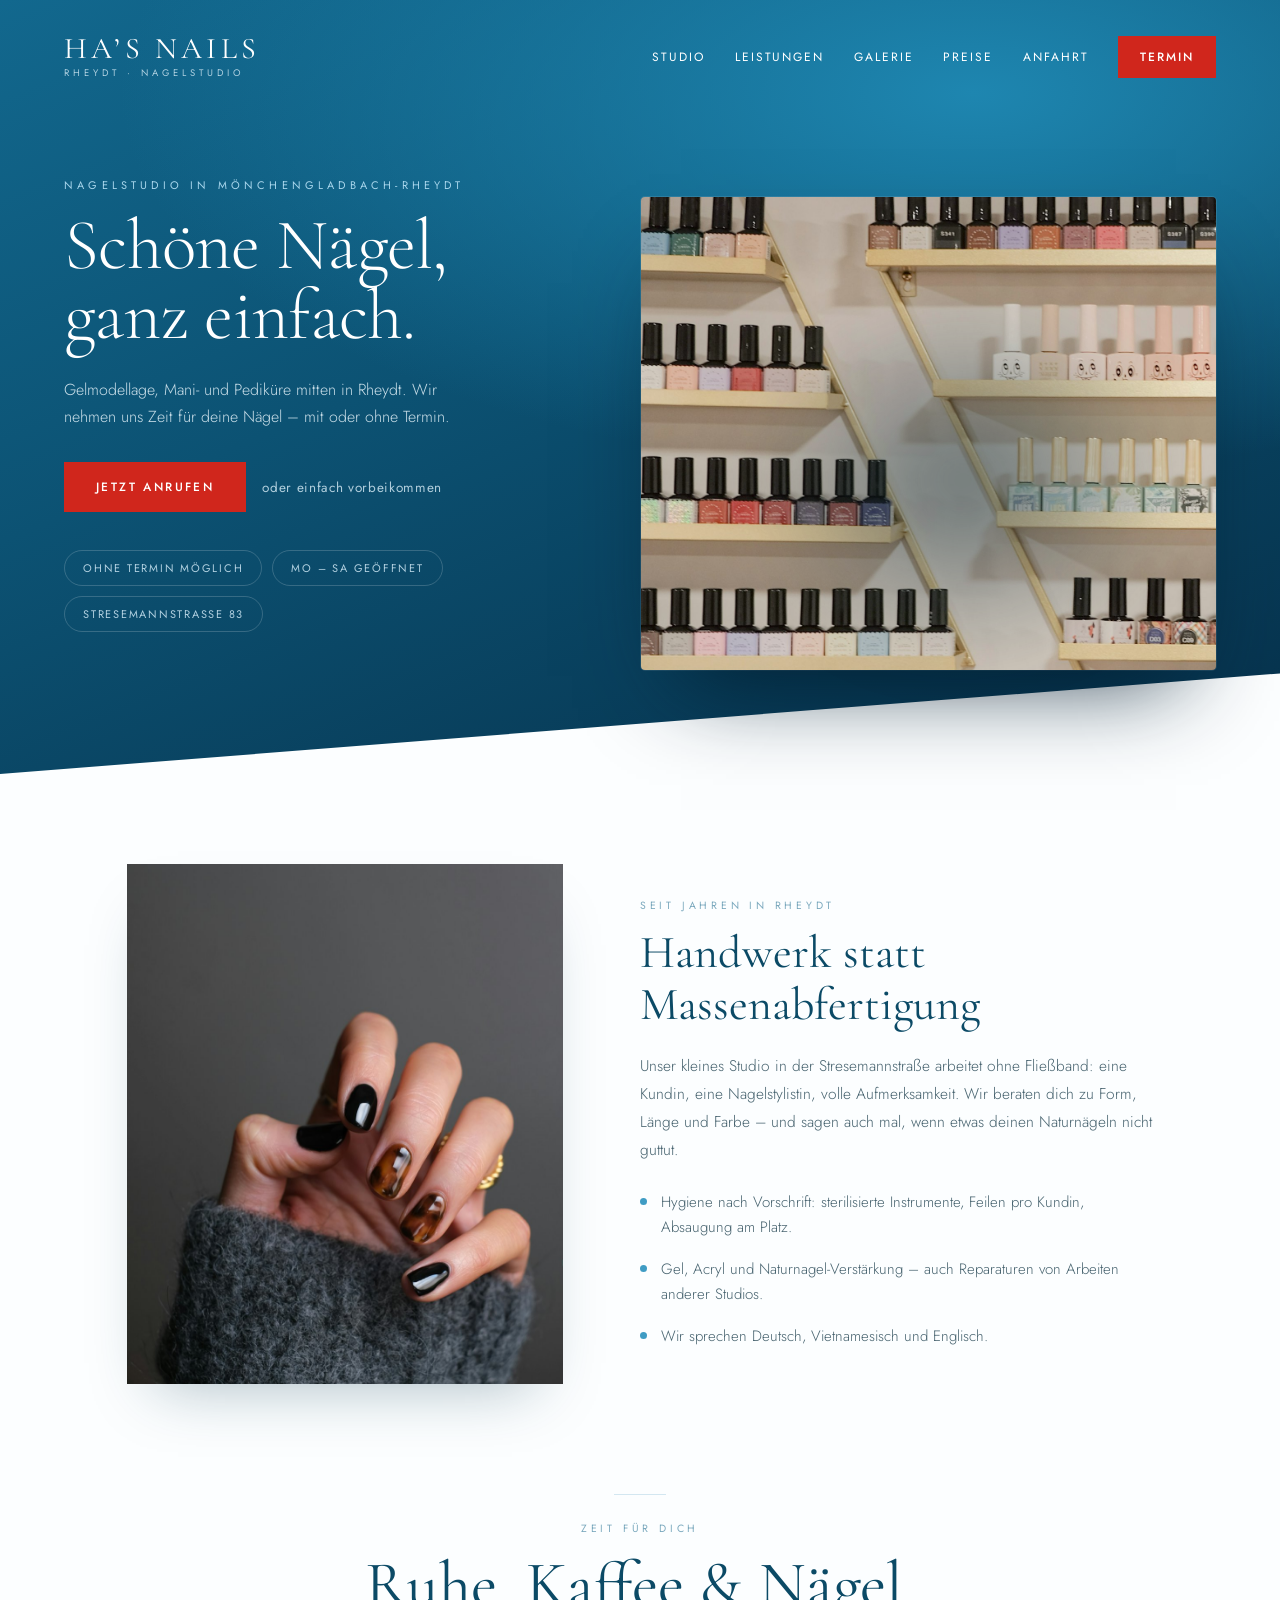
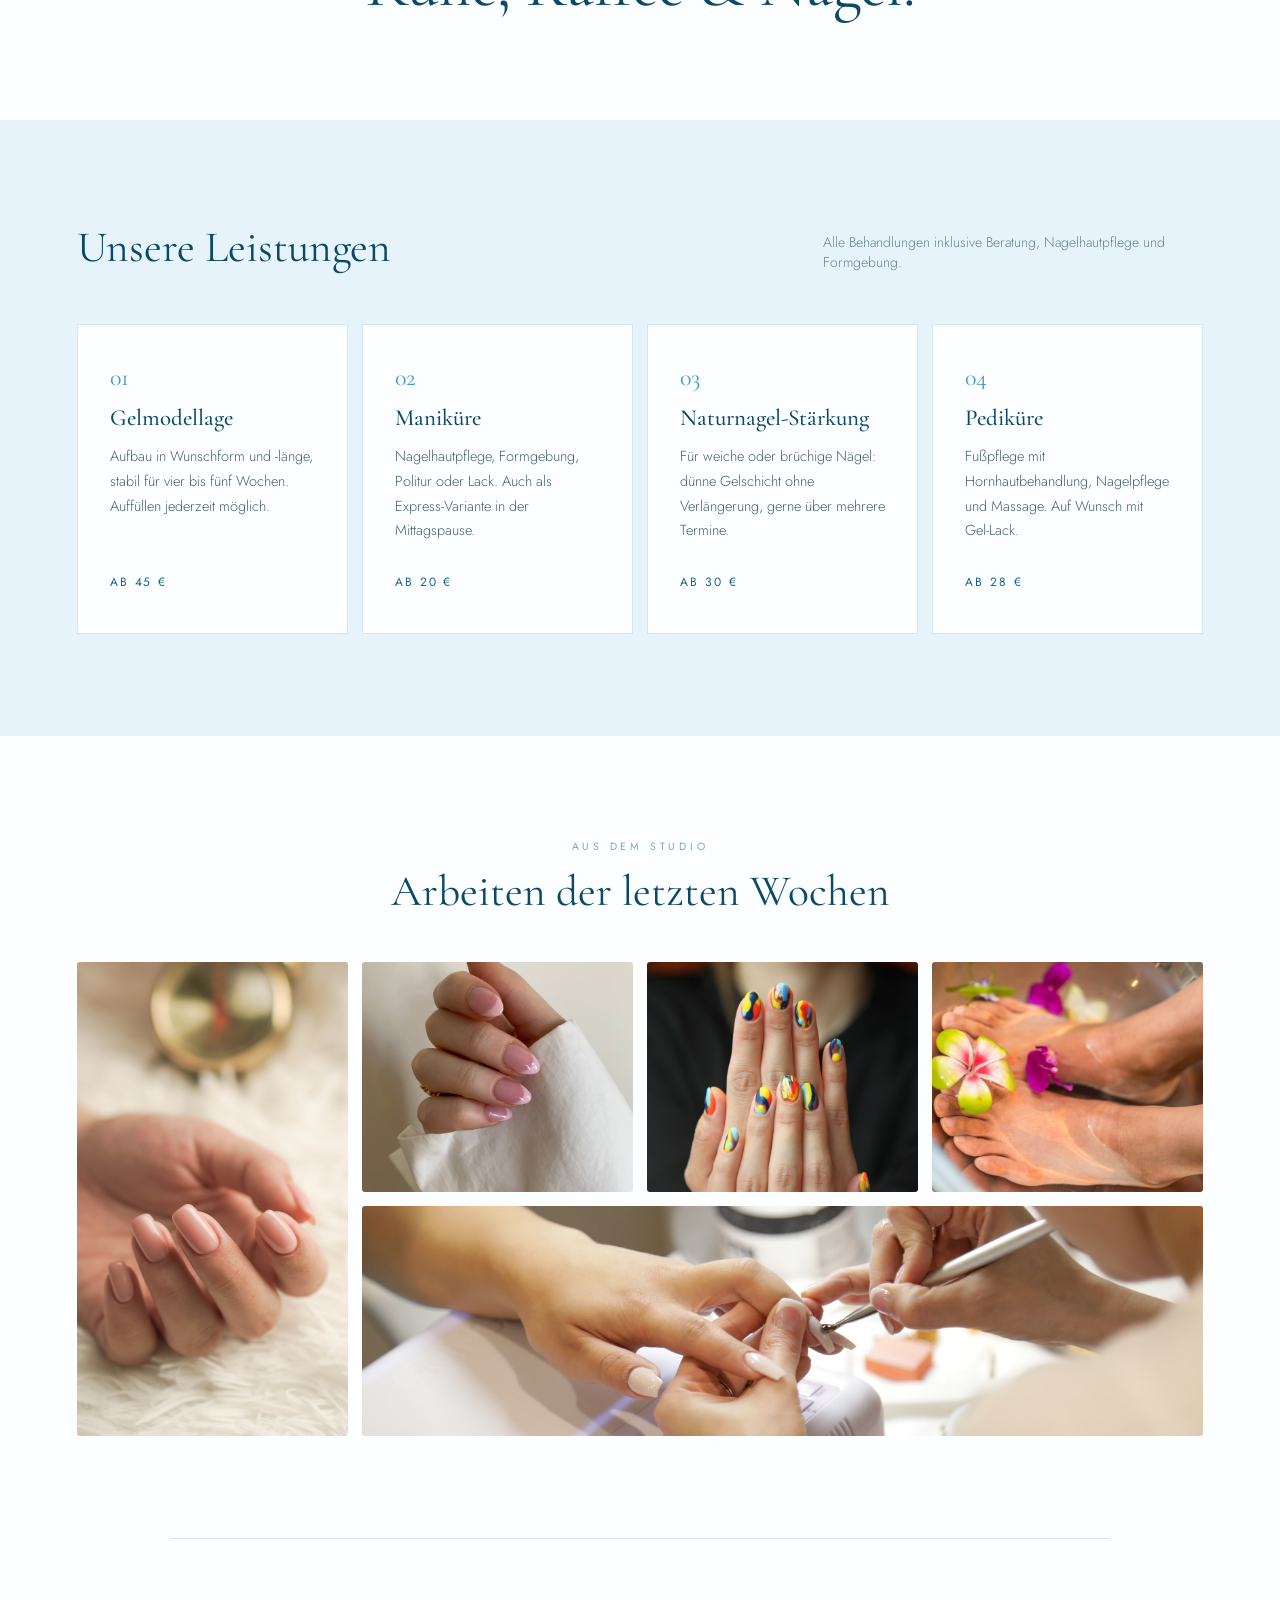
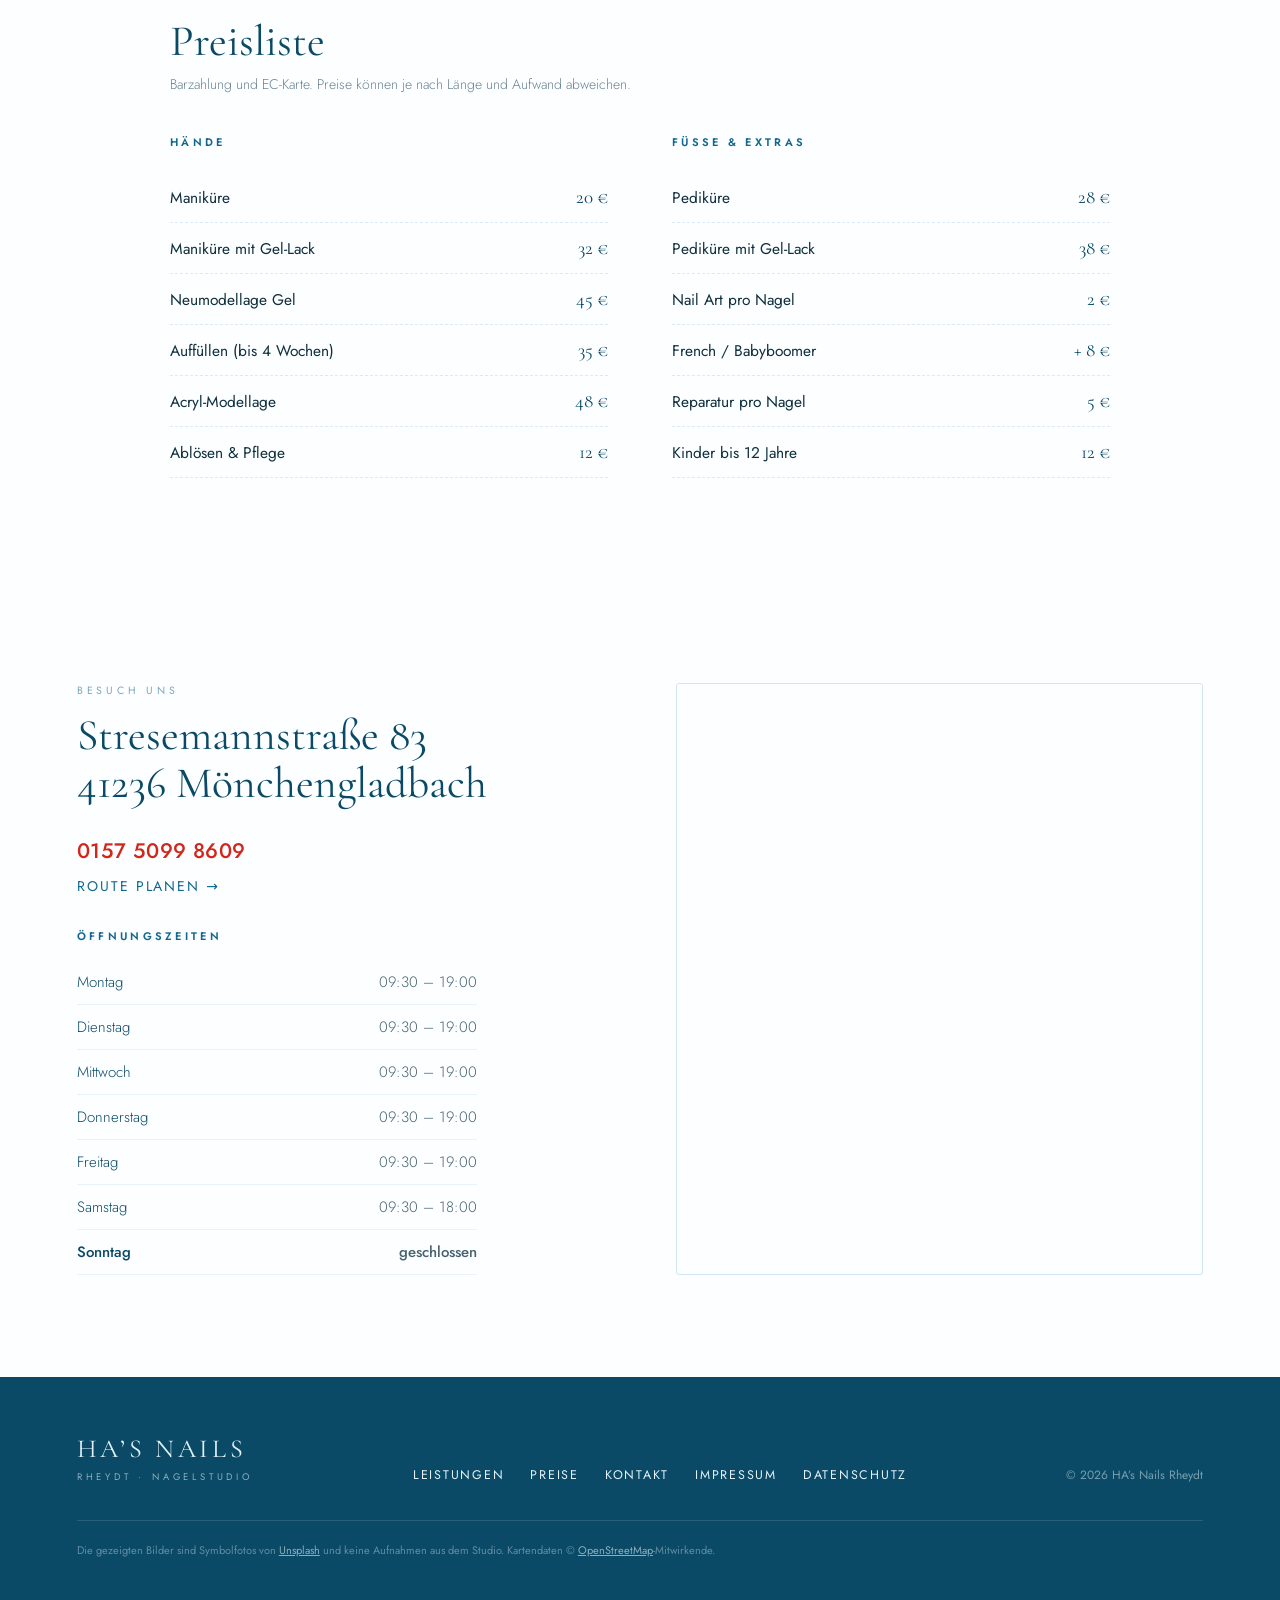
==== commit 17f9e631: "Hero-Bild auf Mobil ausgeblendet, mehr Luft unter dem Header Das Foto liegt jetzt als CSS-Hintergrun" ====
--- a/index.html
+++ b/index.html
@@ -18,6 +18,7 @@
 <meta name="twitter:card" content="summary_large_image">
 
 <link rel="icon" href="assets/favicon.svg" type="image/svg+xml">
+<link rel="preload" as="image" href="assets/img/hero-nagellack.jpg" media="(min-width: 901px)" fetchpriority="high">
 <link rel="preload" as="font" type="font/woff2" href="assets/fonts/co3bmX5slCNuHLi8bLeY9MK7whWMhyjYqXtK.woff2" crossorigin>
 <link rel="preload" as="font" type="font/woff2" href="assets/fonts/92zatBhPNqw73oTd4g.woff2" crossorigin>
 <link rel="stylesheet" href="assets/fonts/fonts.css">
@@ -90,11 +91,8 @@
         <li>Stresemannstraße 83</li>
       </ul>
     </div>
-    <div class="hero__media">
-      <img src="assets/img/hero-nagellack.jpg"
-           alt="Regale voller Nagellack- und Gelfarben im Studio"
-           width="1400" height="1050" fetchpriority="high">
-    </div>
+    <div class="hero__media" role="img"
+         aria-label="Regale voller Nagellack- und Gelfarben im Studio"></div>
   </div>
 </section>
 
--- a/assets/css/style.css
+++ b/assets/css/style.css
@@ -240,6 +240,9 @@
   height: clamp(320px, 37vw, 505px);
   margin-bottom: clamp(-80px, -4.5vw, -32px);
   animation: rise .8s .12s ease both;
+  background: url("../img/hero-nagellack.jpg") center / cover no-repeat;
+  border-radius: 4px;
+  box-shadow: 0 46px 90px -40px #021c2ce6, 0 0 0 1px #ffffff1a;
 }
 .hero__media::after {
   content: "";
@@ -249,14 +252,6 @@
   filter: blur(30px);
   z-index: -1;
 }
-.hero__media img {
-  width: 100%;
-  height: 100%;
-  object-fit: cover;
-  border-radius: 4px;
-  box-shadow: 0 46px 90px -40px #021c2ce6, 0 0 0 1px #ffffff1a;
-}
-
 /* ---------- STUDIO ---------- */
 
 .studio {
@@ -557,14 +552,14 @@
 }
 
 @media (max-width: 900px) {
-  .hero { min-height: 0; padding-bottom: 52px; }
+  .hero { min-height: 0; padding-bottom: 64px; }
   .hero__bg { clip-path: polygon(0 0, 100% 0, 100% 97%, 0 100%); }
-  .hero__grid { grid-template-columns: 1fr; gap: 28px; padding-top: 26px; }
+  .hero__grid { grid-template-columns: 1fr; gap: 28px; padding-top: clamp(56px, 14vw, 84px); }
   .hero__eyebrow { font-size: 10px; letter-spacing: .28em; margin-bottom: 12px; }
   .hero h1 { font-size: clamp(38px, 9.5vw, 58px); line-height: 1.02; margin-bottom: 18px; }
   .hero__lead { font-size: 15.5px; line-height: 1.65; margin-bottom: 26px; }
   .hero__cta { gap: 12px; }
-  .hero__media { height: clamp(200px, 46vw, 300px); margin-bottom: 0; }
+  .hero__media { display: none; }
   .hero__facts { margin-top: 26px; gap: 8px; font-size: 10px; }
   .hero__facts li { padding: 7px 14px; }
   .studio__grid { grid-template-columns: 1fr; }
